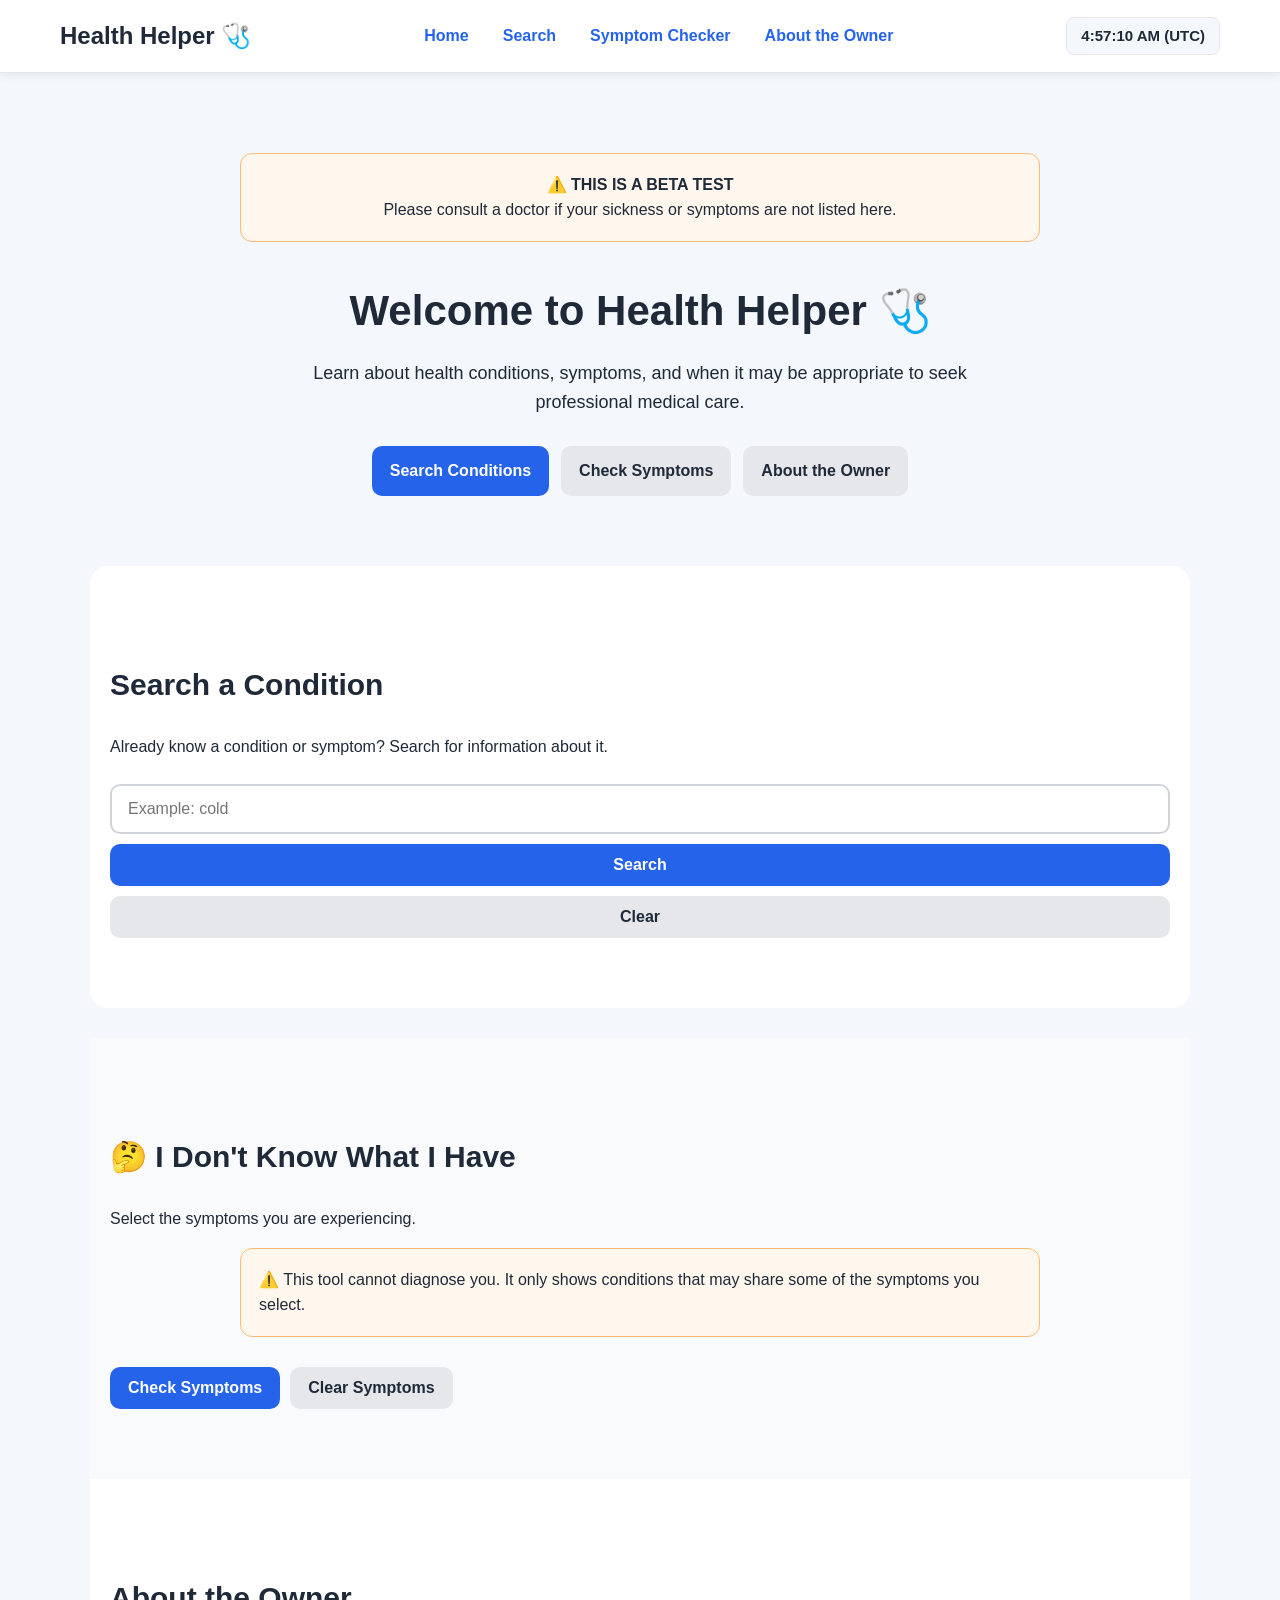
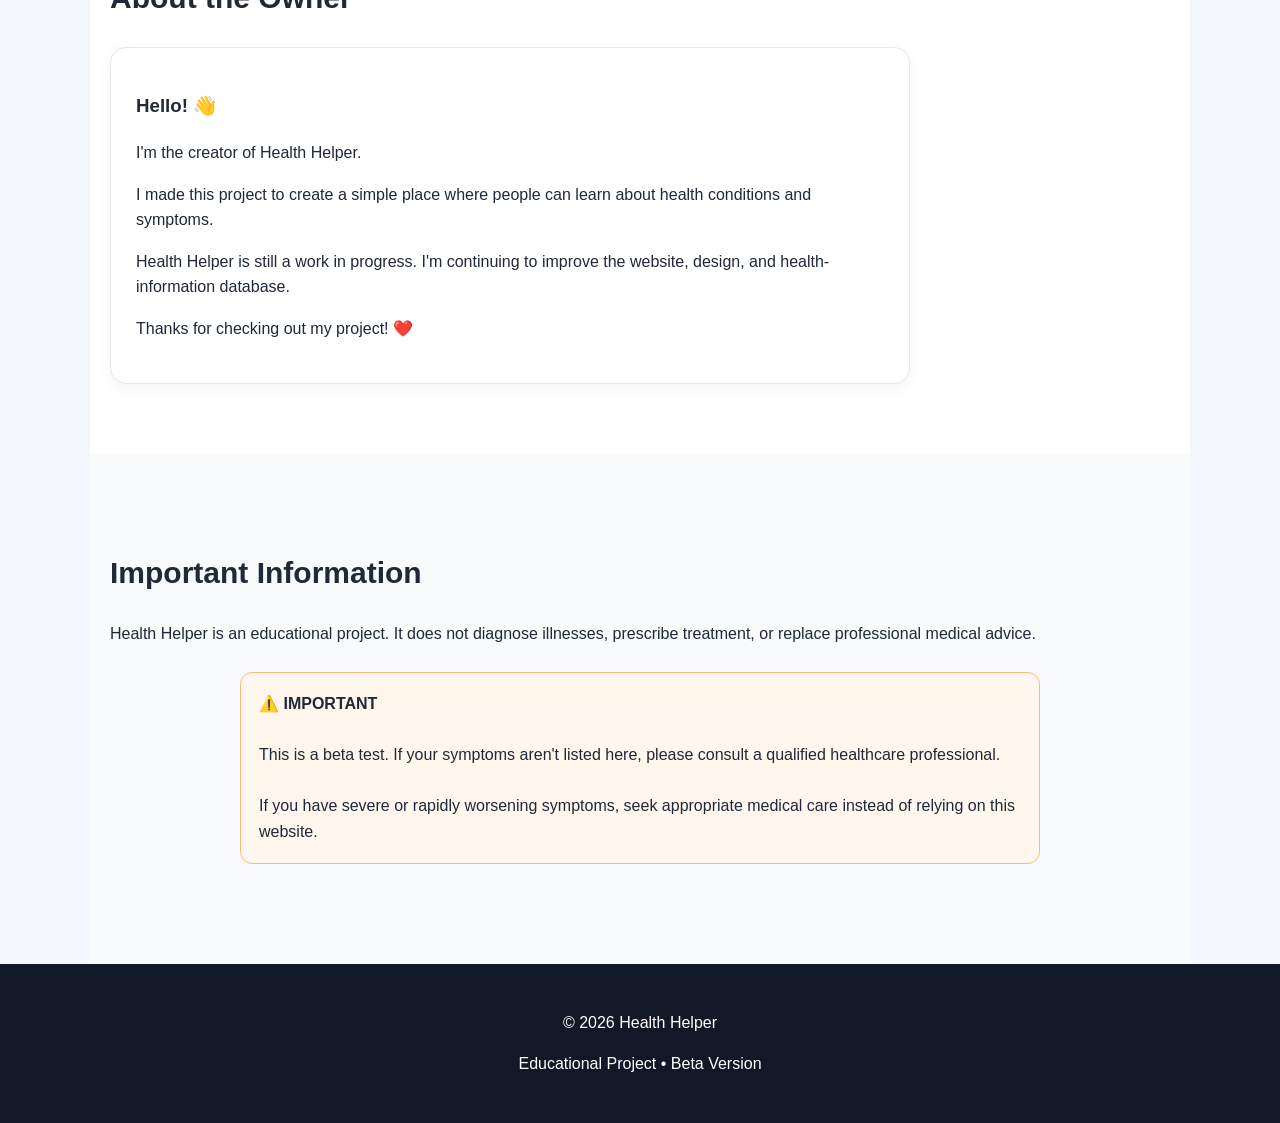
==== index.html @ 98fdb349 "Add files via upload" ====
<!DOCTYPE html>
<html lang="en">

<head>
    <meta charset="UTF-8">
    <meta name="viewport" content="width=device-width, initial-scale=1.0">

    <title>Health Helper</title>

    <link rel="stylesheet" href="style.css">
</head>

<body>

    <header>

        <nav class="navbar">

            <h2 class="logo">Health Helper 🩺</h2>

            <div class="nav-links">
                <a href="#home">Home</a>
                <a href="#search">Search</a>
                <a href="#symptoms">Symptom Checker</a>
                <a href="#about-owner">About the Owner</a>
            </div>

            <div id="clock" class="nav-clock"></div>

        </nav>

    </header>


    <main>

        <!-- ============================= -->
        <!-- HOME -->
        <!-- ============================= -->

        <section id="home" class="hero">

            <div class="beta-warning">

                ⚠️ <strong>THIS IS A BETA TEST</strong>

                <br>

                Please consult a doctor if your sickness
                or symptoms are not listed here.

            </div>

            <h1>Welcome to Health Helper 🩺</h1>

            <p>
                Learn about health conditions, symptoms,
                and when it may be appropriate to seek
                professional medical care.
            </p>

            <div class="hero-buttons">

                <a href="#search" class="button">
                    Search Conditions
                </a>

                <a href="#symptoms" class="button secondary-button">
                    Check Symptoms
                </a>

                <a href="#about-owner" class="button secondary-button">
                    About the Owner
                </a>

            </div>

        </section>


        <!-- ============================= -->
        <!-- CONDITION SEARCH -->
        <!-- ============================= -->

        <section id="search" class="search-section">

            <h2>Search a Condition</h2>

            <p>
                Already know a condition or symptom?
                Search for information about it.
            </p>

            <div class="search-box">

                <input
                    type="text"
                    id="conditionInput"
                    placeholder="Example: cold"
                >

                <button id="searchButton">
                    Search
                </button>

                <button id="clearButton" class="clear-button">
                    Clear
                </button>

            </div>

            <div id="results"></div>

        </section>


        <!-- ============================= -->
        <!-- SYMPTOM CHECKER -->
        <!-- ============================= -->

        <section id="symptoms" class="symptom-section">

            <h2>🤔 I Don't Know What I Have</h2>

            <p>
                Select the symptoms you are experiencing.
            </p>

            <div class="symptom-warning">

                ⚠️ This tool cannot diagnose you.
                It only shows conditions that may share
                some of the symptoms you select.

            </div>


            <div id="symptomList" class="symptom-list"></div>


            <div class="symptom-buttons">

                <button id="checkSymptomsButton" class="button">
                    Check Symptoms
                </button>

                <button id="clearSymptomsButton" class="clear-button">
                    Clear Symptoms
                </button>

            </div>


            <div id="symptomResults"></div>

        </section>


        <!-- ============================= -->
        <!-- ABOUT OWNER -->
        <!-- ============================= -->

        <section id="about-owner" class="owner-section">

            <h2>About the Owner</h2>

            <div class="owner-card">

                <h3>Hello! 👋</h3>

                <p>
                    I'm the creator of Health Helper.
                </p>

                <p>
                    I made this project to create a simple
                    place where people can learn about health
                    conditions and symptoms.
                </p>

                <p>
                    Health Helper is still a work in progress.
                    I'm continuing to improve the website,
                    design, and health-information database.
                </p>

                <p>
                    Thanks for checking out my project! ❤️
                </p>

            </div>

        </section>


        <!-- ============================= -->
        <!-- IMPORTANT INFORMATION -->
        <!-- ============================= -->

        <section class="about">

            <h2>Important Information</h2>

            <p>
                Health Helper is an educational project.
                It does not diagnose illnesses, prescribe
                treatment, or replace professional medical advice.
            </p>

            <div class="warning">

                ⚠️ <strong>IMPORTANT</strong>

                <br><br>

                This is a beta test. If your symptoms aren't
                listed here, please consult a qualified
                healthcare professional.

                <br><br>

                If you have severe or rapidly worsening
                symptoms, seek appropriate medical care
                instead of relying on this website.

            </div>

        </section>

    </main>


    <footer>

        <p>
            © 2026 Health Helper
        </p>

        <p>
            Educational Project • Beta Version
        </p>

    </footer>


    <script src="script.js"></script>

</body>

</html>
---- style.css ----
/* ================================= */
/* GENERAL */
/* ================================= */

* {
    box-sizing: border-box;
}

html {
    scroll-behavior: smooth;
}

body {
    margin: 0;
    font-family: Arial, sans-serif;
    background: #f4f7fb;
    color: #1f2937;
    line-height: 1.6;
}


/* ================================= */
/* NAVBAR */
/* ================================= */

header {
    position: sticky;
    top: 0;
    z-index: 1000;
    background: white;
    border-bottom: 1px solid #e5e7eb;
    box-shadow: 0 2px 10px rgba(0, 0, 0, 0.08);
}

.navbar {
    max-width: 1200px;
    margin: auto;
    padding: 15px 20px;

    display: flex;
    align-items: center;
    justify-content: space-between;
    gap: 20px;
}

.logo {
    margin: 0;
    white-space: nowrap;
}

.nav-clock {
    font-size: 15px;
    font-weight: bold;
    color: #1f2937;
    white-space: nowrap;
    background: #f4f7fb;
    border: 1px solid #e5e7eb;
    border-radius: 8px;
    padding: 6px 14px;
}

.nav-links {
    display: flex;
    gap: 10px;
    flex-wrap: wrap;
    justify-content: center;
}

.nav-links a {
    text-decoration: none;
    color: #2563eb;
    font-weight: bold;
    padding: 8px 12px;
    border-radius: 8px;

    transition:
        background 0.2s ease,
        transform 0.2s ease;
}

.nav-links a:hover {
    background: #eef4ff;
    transform: translateY(-1px);
}


/* ================================= */
/* MAIN */
/* ================================= */

main {
    width: 100%;
}

section {
    max-width: 1100px;
    margin: auto;
    padding: 70px 20px;
}


/* ================================= */
/* HERO */
/* ================================= */

.hero {
    text-align: center;
    padding-top: 80px;
}

.hero h1 {
    font-size: 42px;
    margin-bottom: 15px;
}

.hero p {
    max-width: 700px;
    margin: 0 auto 30px;
    font-size: 18px;
}

.beta-warning,
.warning,
.symptom-warning {
    background: #fff7ed;
    border: 1px solid #fdba74;
    border-radius: 12px;
    padding: 18px;
    margin: 0 auto 30px;
    max-width: 800px;
}

.hero-buttons {
    display: flex;
    justify-content: center;
    gap: 12px;
    flex-wrap: wrap;
}


/* ================================= */
/* BUTTONS */
/* ================================= */

.button,
button {
    border: none;
    cursor: pointer;
    font-size: 16px;
    font-weight: bold;
    border-radius: 10px;
    padding: 12px 18px;

    transition:
        transform 0.2s ease,
        box-shadow 0.2s ease,
        background 0.2s ease;
}

.button:hover,
button:hover {
    transform: translateY(-2px);
    box-shadow: 0 5px 12px rgba(0, 0, 0, 0.12);
}

.button {
    display: inline-block;
    text-decoration: none;
    background: #2563eb;
    color: white;
}

.button:hover {
    background: #1d4ed8;
}

.secondary-button {
    background: #e5e7eb;
    color: #1f2937;
}

.secondary-button:hover {
    background: #d1d5db;
}


/* ================================= */
/* SEARCH SECTION */
/* ================================= */

.search-section {
    background: white;
    border-radius: 18px;
    margin-bottom: 30px;
}

.search-section h2,
.symptom-section h2,
.owner-section h2,
.about h2 {
    font-size: 30px;
}


/* ================================= */
/* SEARCH BOX */
/* ================================= */

.search-box {
    width: 100%;

    display: flex;
    flex-direction: column;

    gap: 10px;
    margin-top: 25px;
}

#conditionInput  {
    width: 100%;

    padding: 14px 16px;

    border: 2px solid #d1d5db;
    border-radius: 10px;

    font-size: 16px;
    outline: none;

    transition:
        border-color 0.2s ease,
        box-shadow 0.2s ease;
}

#conditionInput:focus {
    border-color: #2563eb;
    box-shadow: 0 0 0 3px rgba(37, 99, 235, 0.12);
}

#searchButton {
    background: #2563eb;
    color: white;
}

#searchButton:hover {
    background: #1d4ed8;
}

.clear-button {
    background: #e5e7eb;
    color: #1f2937;
}

.clear-button:hover {
    background: #d1d5db;
}


/* ================================= */
/* RESULT CARDS */
/* ================================= */

.result-card,
.symptom-result-card,
.owner-card {

    background: white;

    border: 1px solid #e5e7eb;

    border-radius: 16px;

    padding: 25px;

    margin-top: 20px;

    box-shadow:
        0 4px 15px rgba(0, 0, 0, 0.05);

    animation:
        resultAppear 0.45s ease both;
}

.result-card h2,
.result-card h3,
.symptom-result-card h2,
.symptom-result-card h3 {
    margin-top: 0;
}

.result-card li,
.symptom-result-card li {
    margin-bottom: 7px;
}

.medical-note {
    background: #fef3c7;
    padding: 14px;
    border-radius: 10px;
}


/* ================================= */
/* RESULT ANIMATION */
/* ================================= */

@keyframes resultAppear {

    from {
        opacity: 0;
        transform: translateY(18px);
    }

    to {
        opacity: 1;
        transform: translateY(0);
    }

}


/* ================================= */
/* SYMPTOM CHECKER */
/* ================================= */

.symptom-section {
    background: #f8fafc;
}

.symptom-list {
    margin-top: 25px;
}

.symptom-category {
    margin-bottom: 30px;
}

.symptom-category-title {
    margin-bottom: 12px;
}

.symptom-category-grid {
    display: grid;

    grid-template-columns:
        repeat(
            auto-fit,
            minmax(220px, 1fr)
        );

    gap: 10px;
}

.symptom-option {

    display: flex;

    align-items: center;

    gap: 10px;

    background: white;

    border: 1px solid #d1d5db;

    padding: 12px;

    border-radius: 10px;

    cursor: pointer;

    transition:
        background 0.2s ease,
        transform 0.2s ease,
        border-color 0.2s ease;
}

.symptom-option:hover {
    background: #f3f4f6;
    transform: translateY(-1px);
}

.symptom-option input {
    width: 18px;
    height: 18px;
}

.symptom-buttons {
    display: flex;

    gap: 10px;

    flex-wrap: wrap;

    margin-top: 25px;
}

#checkSymptomsButton {
    background: #2563eb;
    color: white;
}

#checkSymptomsButton:hover {
    background: #1d4ed8;
}


/* ================================= */
/* ABOUT OWNER */
/* ================================= */

.owner-section {
    background: white;
}

.owner-card {
    max-width: 800px;
}


/* ================================= */
/* IMPORTANT INFORMATION */
/* ================================= */

.about {
    background: #f8fafc;
}

.about .warning {
    margin-top: 25px;
}


/* ================================= */
/* FOOTER */
/* ================================= */

footer {
    text-align: center;

    background: #111827;

    color: white;

    padding: 30px 20px;
}


/* ================================= */
/* MOBILE */
/* ================================= */

@media (max-width: 700px) {

    .navbar {
        flex-direction: column;
    }

    .nav-links {
        width: 100%;
    }

    .hero h1 {
        font-size: 32px;
    }

    .search-box {
        flex-direction: column;
    }

    #conditionInput,
    #searchButton,
    #clearButton {
        width: 100%;
    }

    .symptom-category-grid {
        grid-template-columns: 1fr;
    }

}


/* ================================= */
/* REDUCED MOTION */
/* ================================= */

@media (prefers-reduced-motion: reduce) {

    html {
        scroll-behavior: auto;
    }

    *,
    *::before,
    *::after {
        animation-duration: 0.01ms !important;
        animation-iteration-count: 1 !important;
        transition-duration: 0.01ms !important;
    }

}
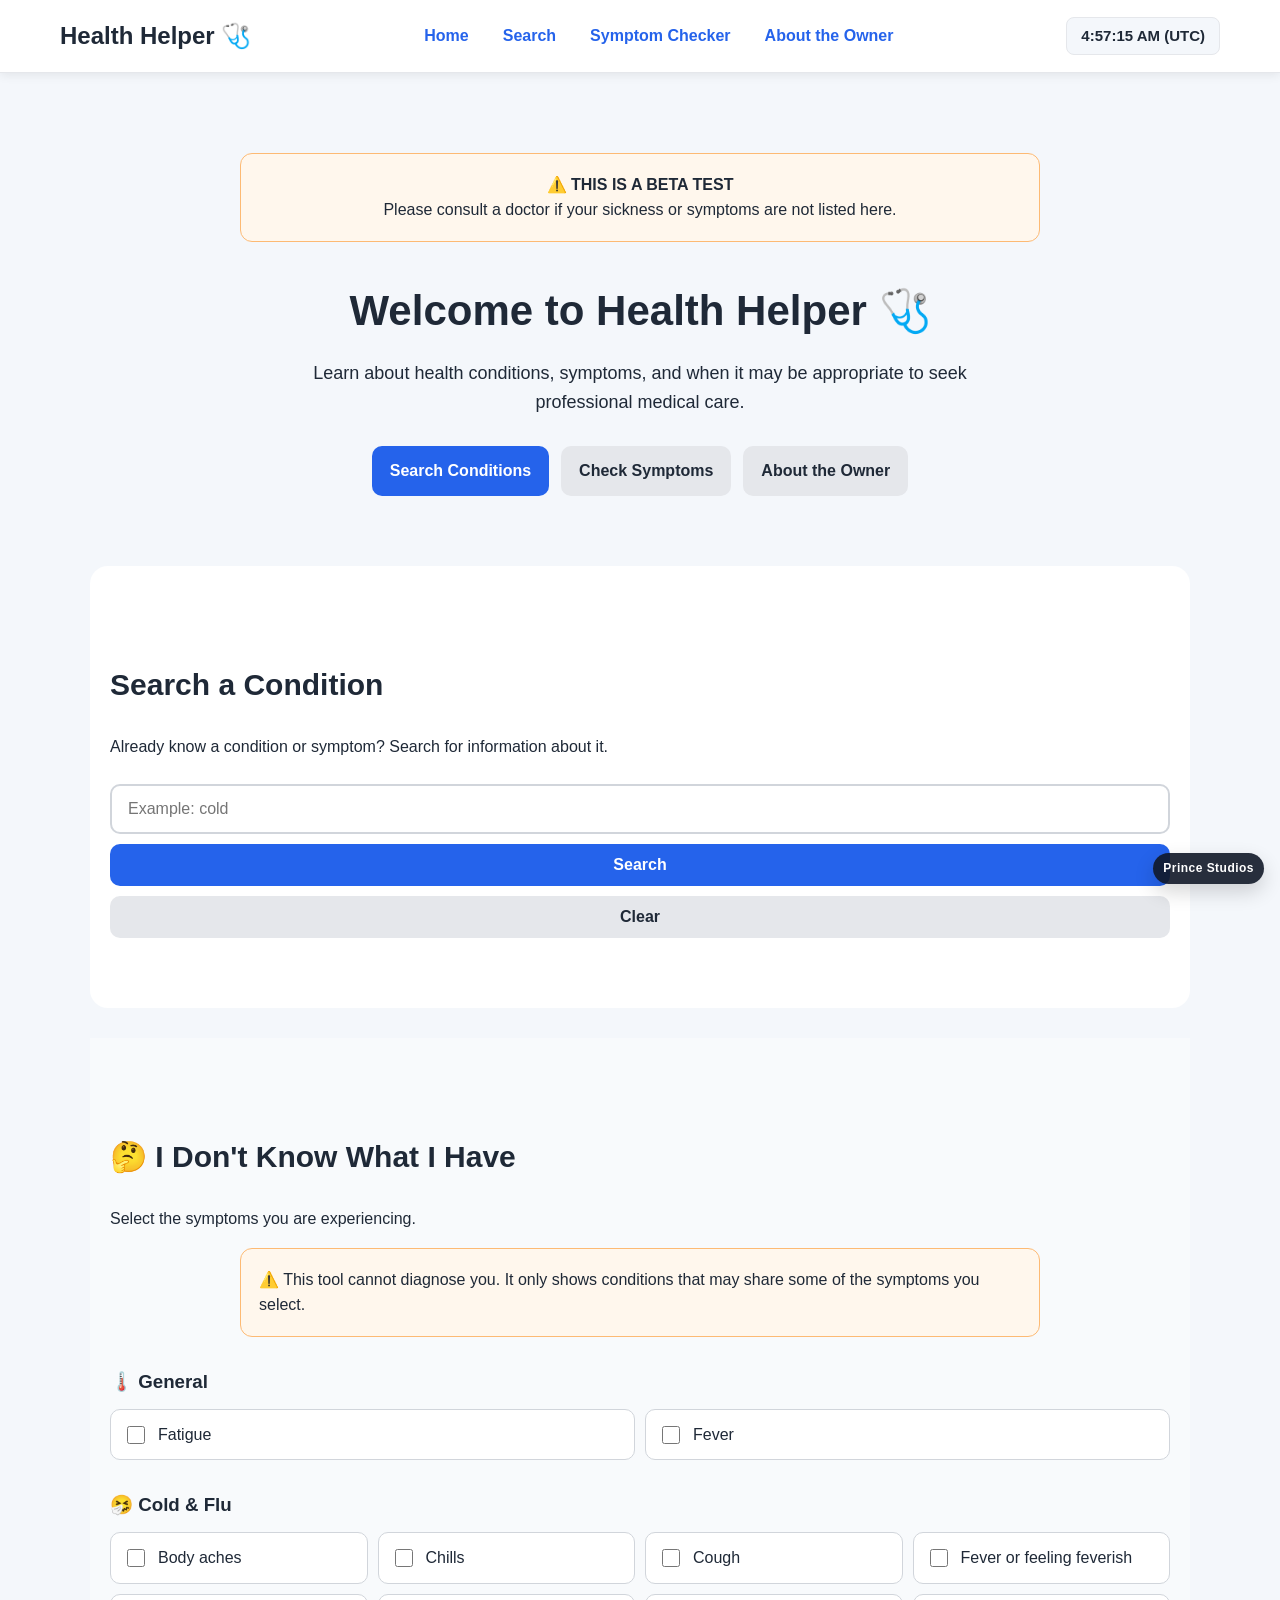
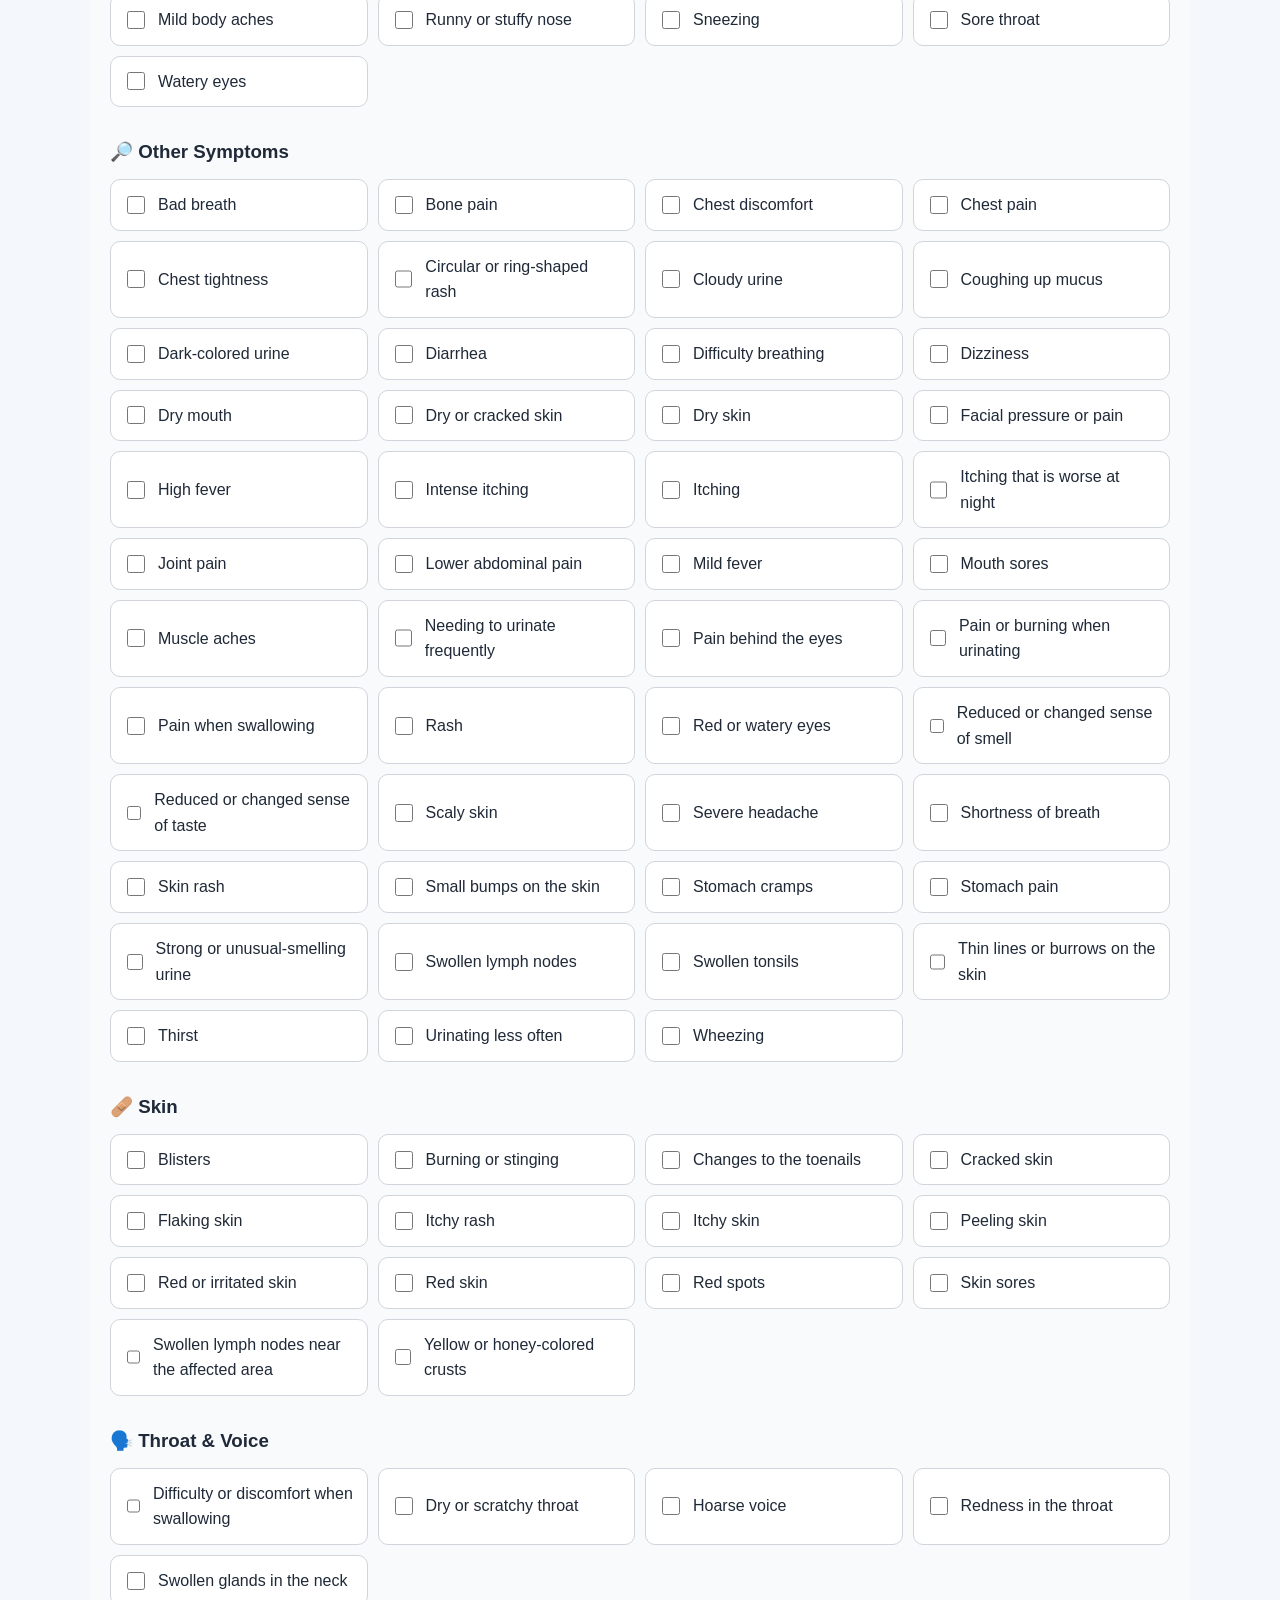
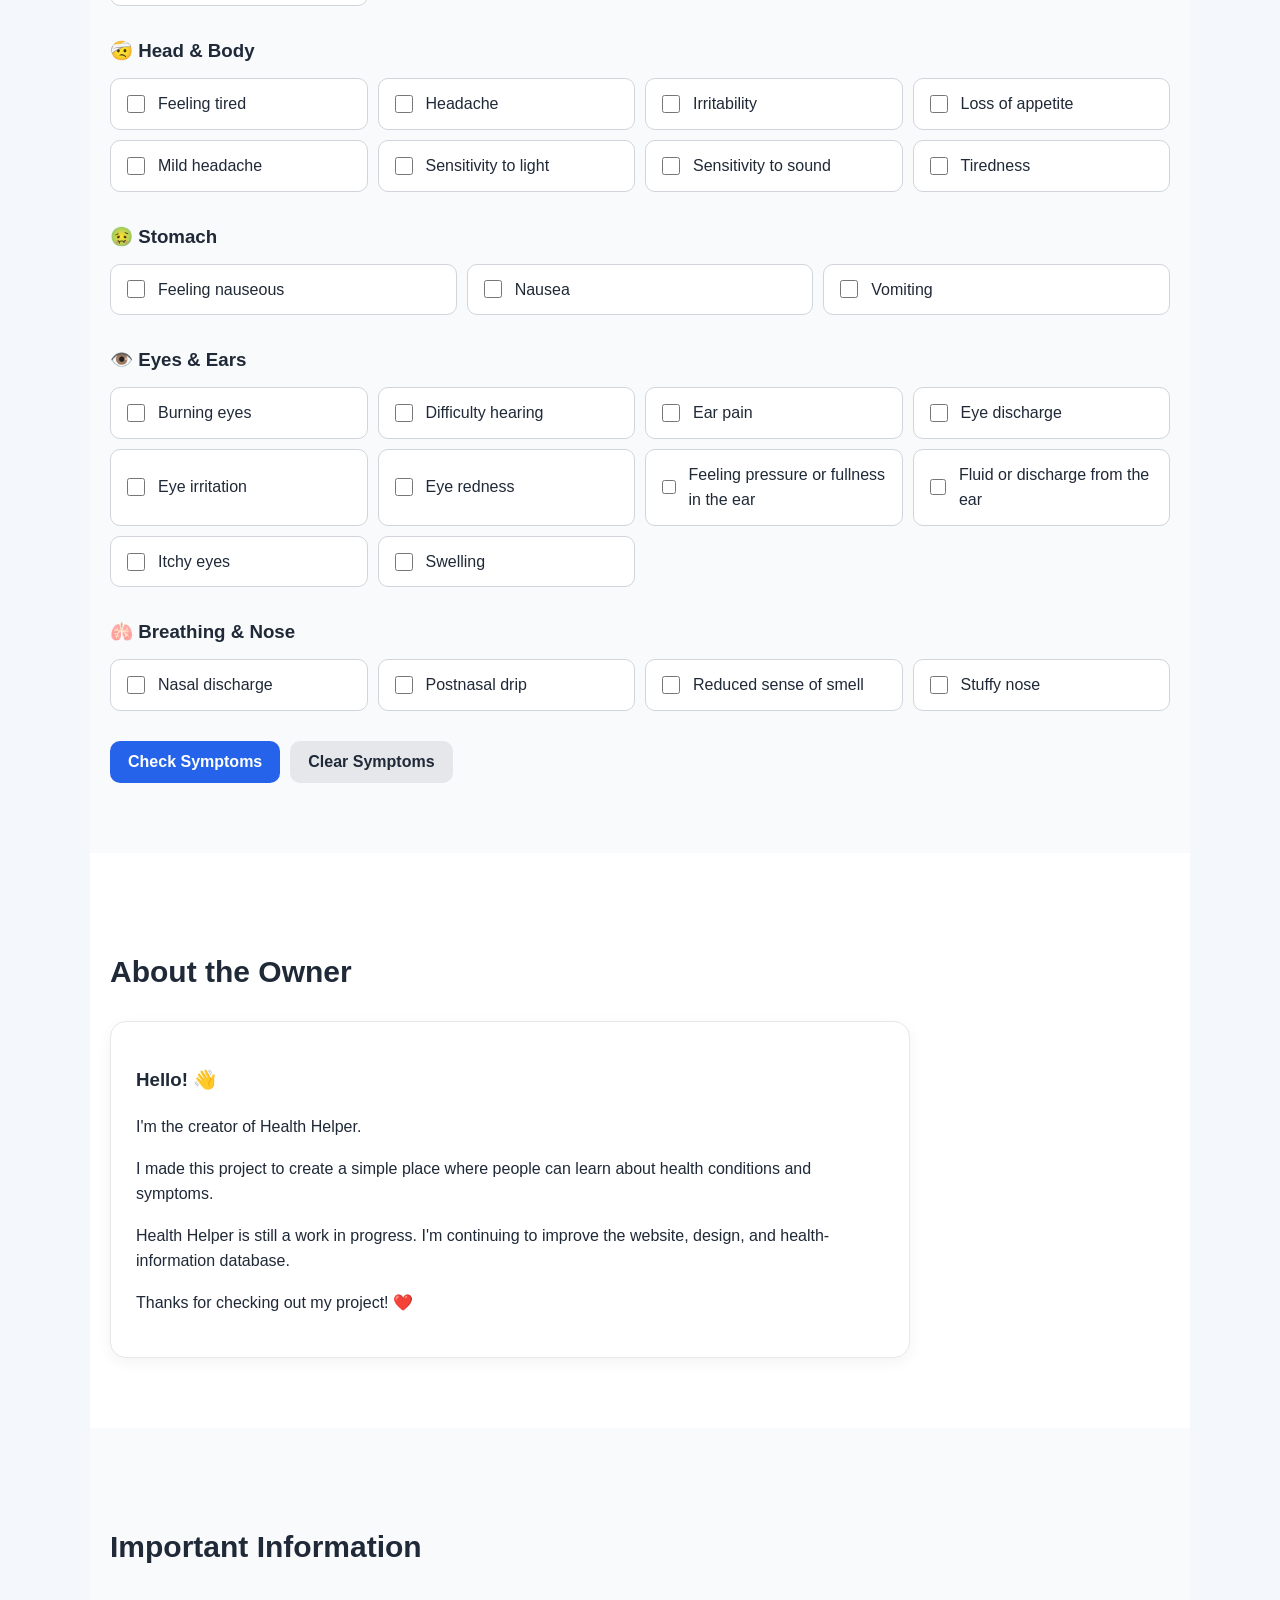
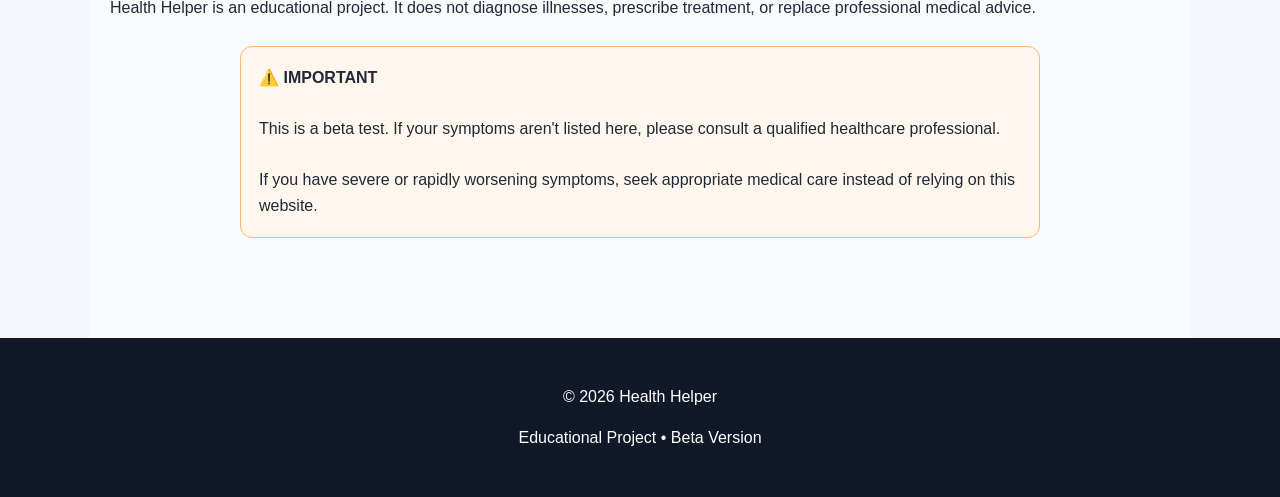
==== commit d2683fb7: "Add files via upload" ====
--- a/index.html
+++ b/index.html
@@ -242,6 +242,10 @@
 
     </footer>
 
+    <div class="floating-credit" aria-hidden="true">
+        Prince Studios
+    </div>
+
 
     <script src="script.js"></script>
 
--- a/style.css
+++ b/style.css
@@ -445,6 +445,22 @@
     padding: 30px 20px;
 }
 
+.floating-credit {
+    position: fixed;
+    right: 16px;
+    bottom: 16px;
+    z-index: 1100;
+    padding: 6px 10px;
+    border-radius: 999px;
+    background: rgba(17, 24, 39, 0.9);
+    color: white;
+    font-size: 12px;
+    font-weight: bold;
+    letter-spacing: 0.04em;
+    box-shadow: 0 8px 20px rgba(0, 0, 0, 0.16);
+    pointer-events: none;
+}
+
 
 /* ================================= */
 /* MOBILE */
@@ -476,6 +492,12 @@
 
     .symptom-category-grid {
         grid-template-columns: 1fr;
+    }
+
+    .floating-credit {
+        right: 12px;
+        bottom: 12px;
+        font-size: 11px;
     }
 
 }
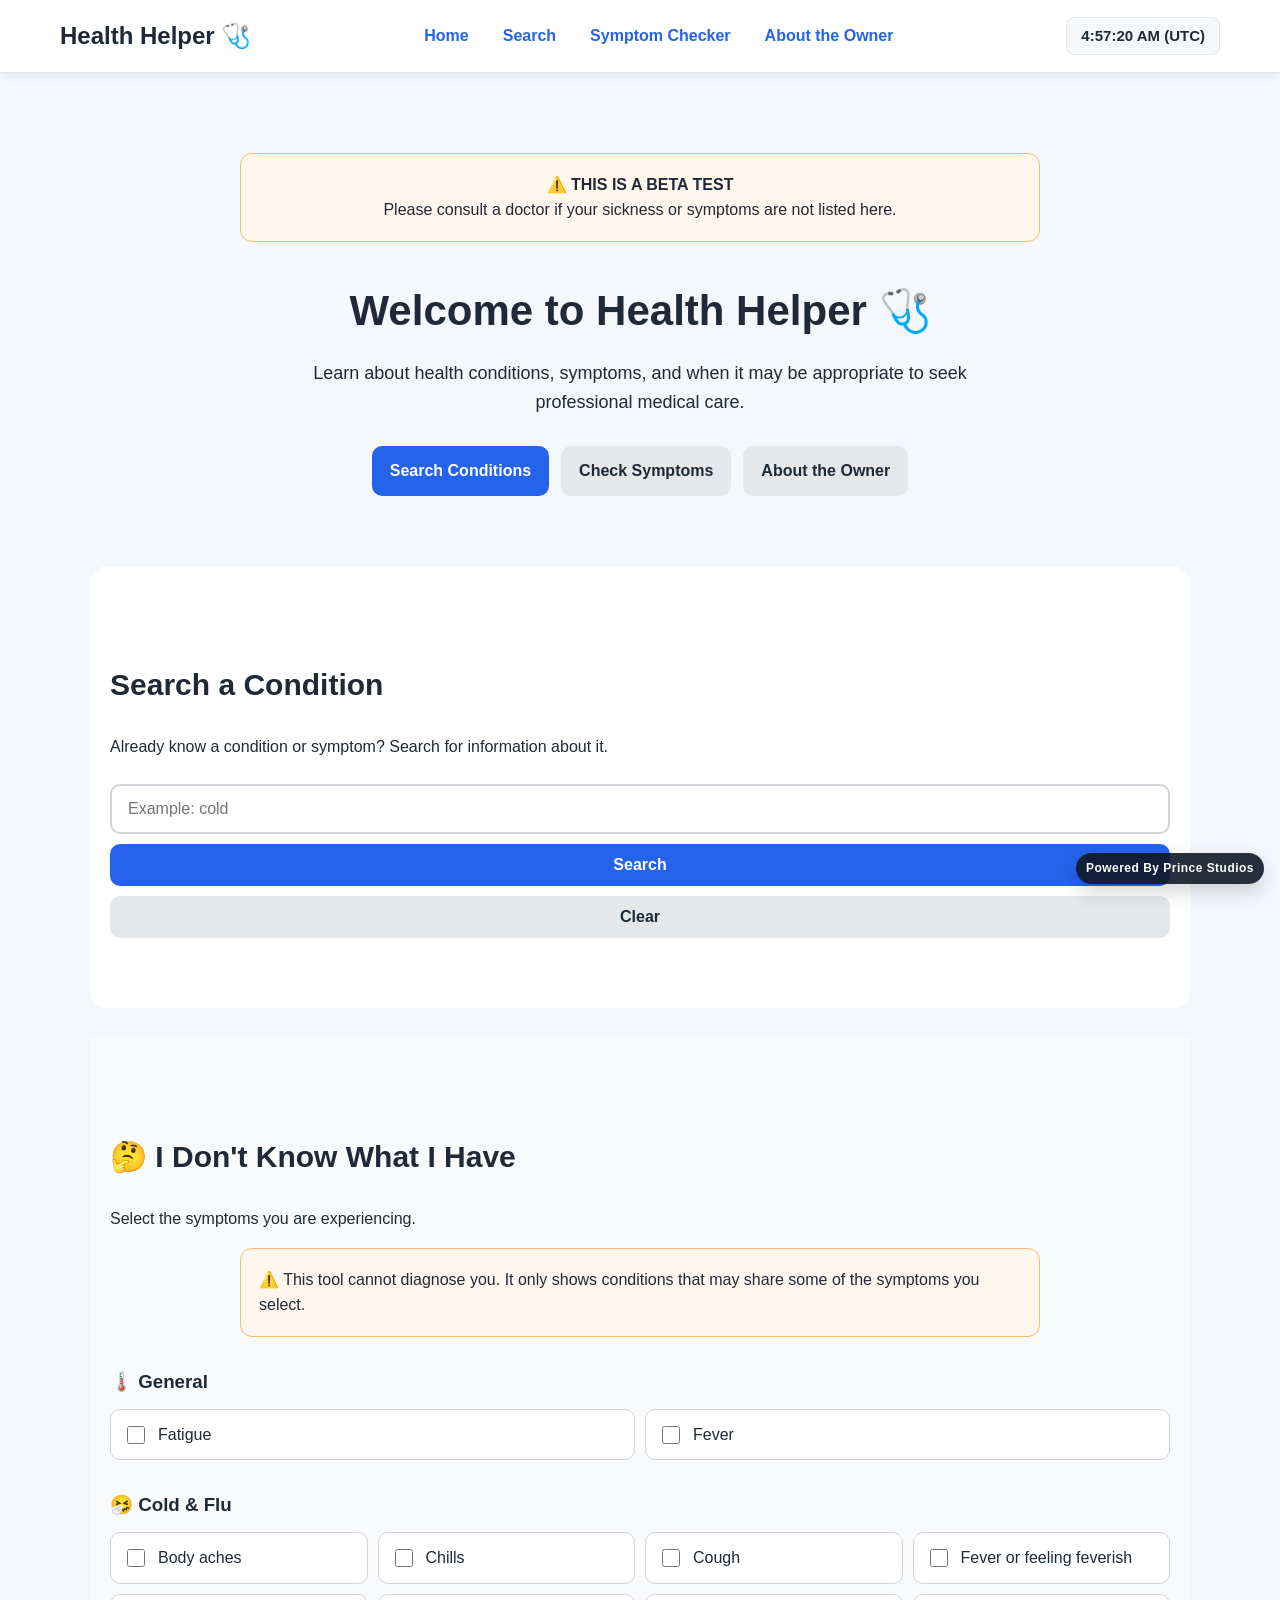
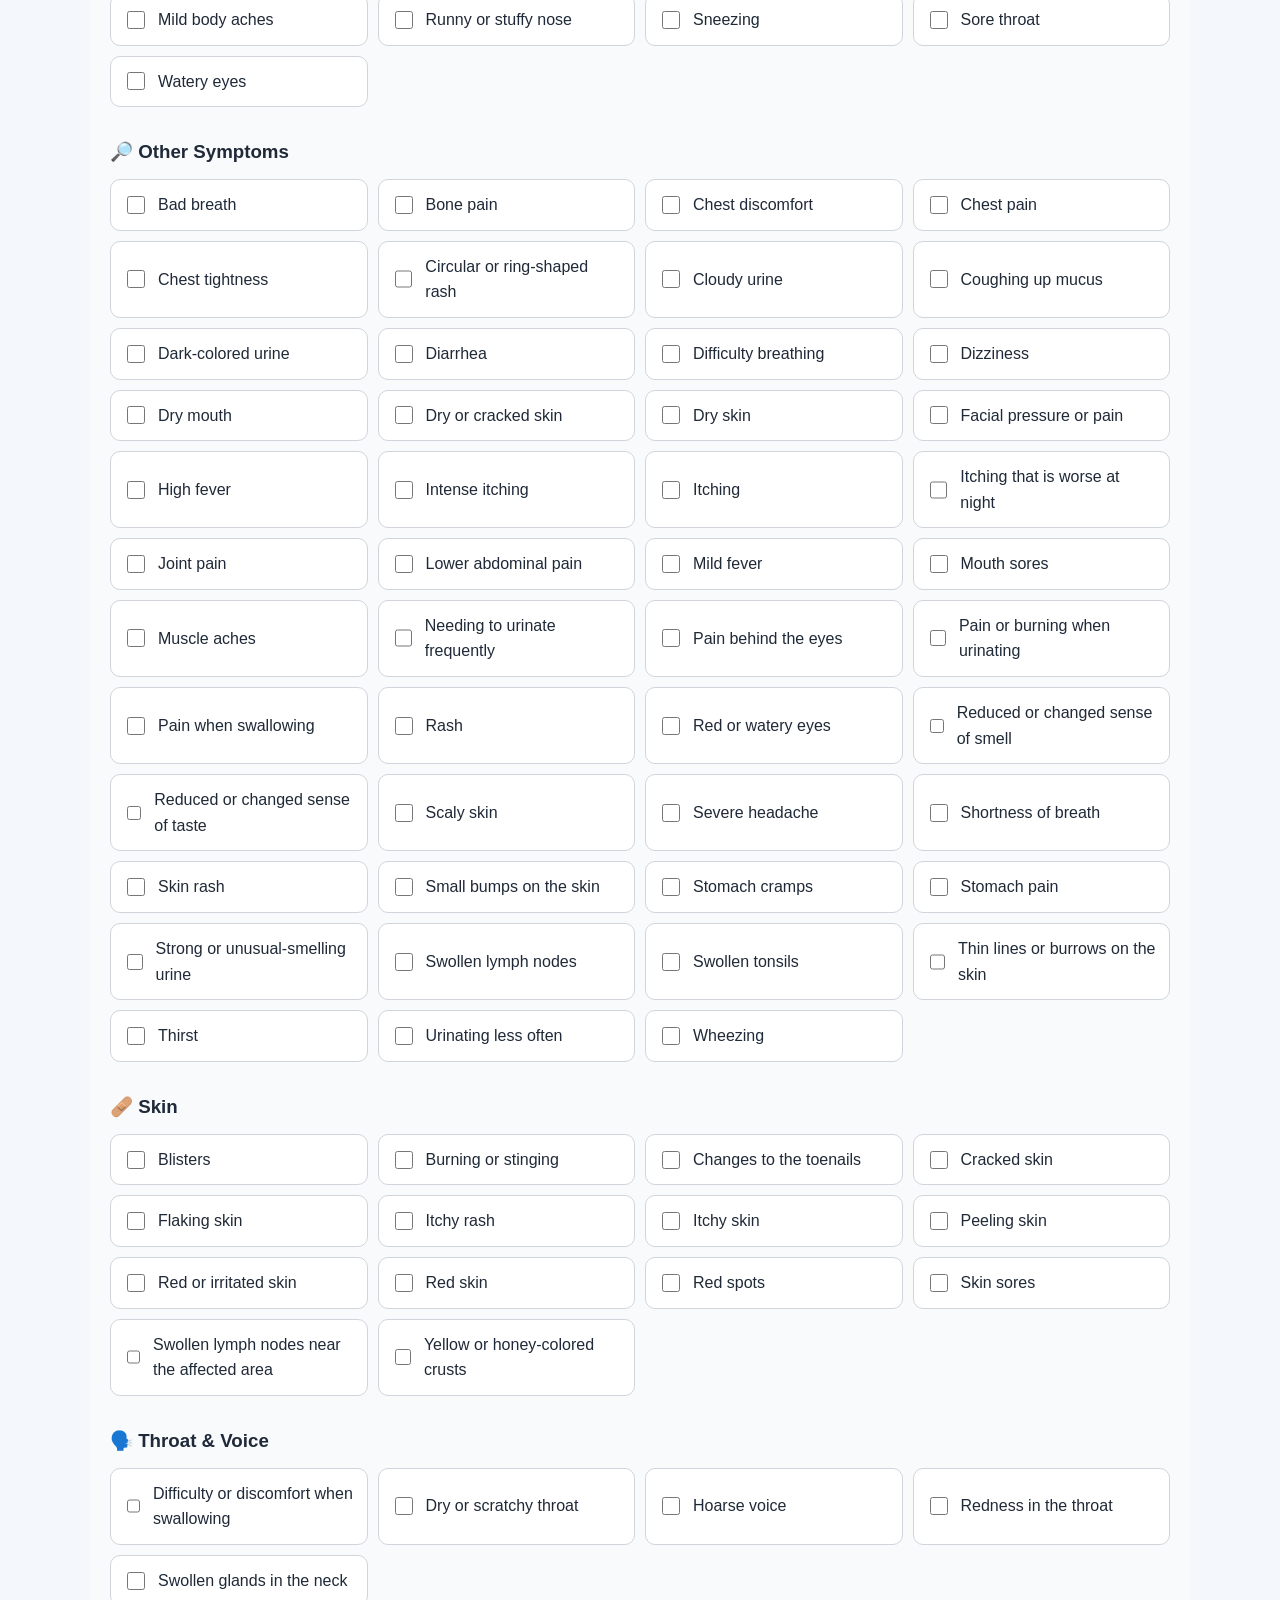
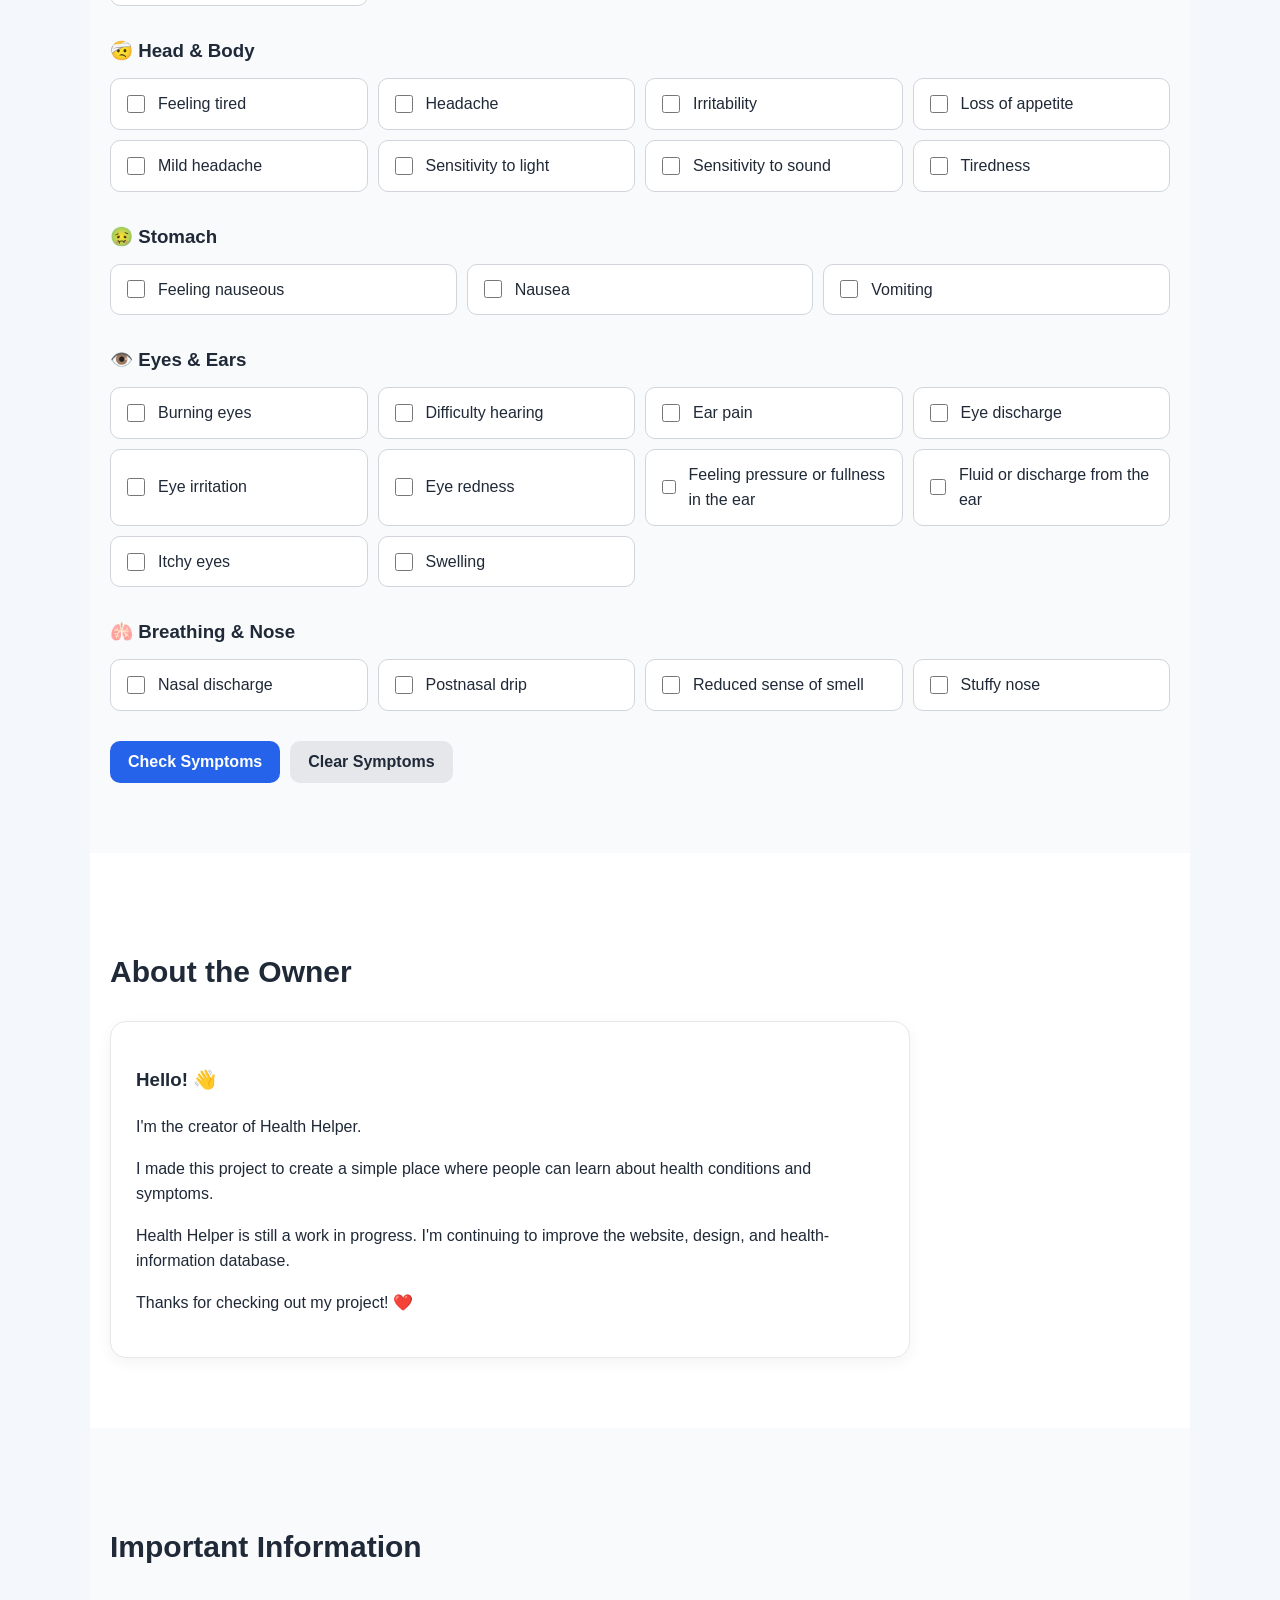
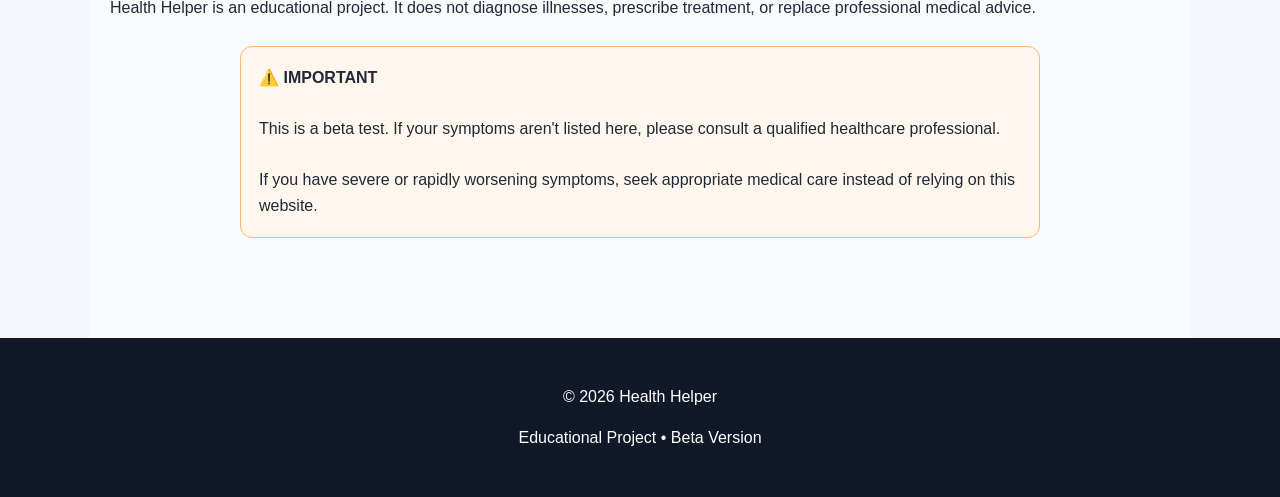
==== commit d9b2fa49: "Add files via upload" ====
--- a/index.html
+++ b/index.html
@@ -243,7 +243,7 @@
     </footer>
 
     <div class="floating-credit" aria-hidden="true">
-        Prince Studios
+        Powered By Prince Studios
     </div>
 
 
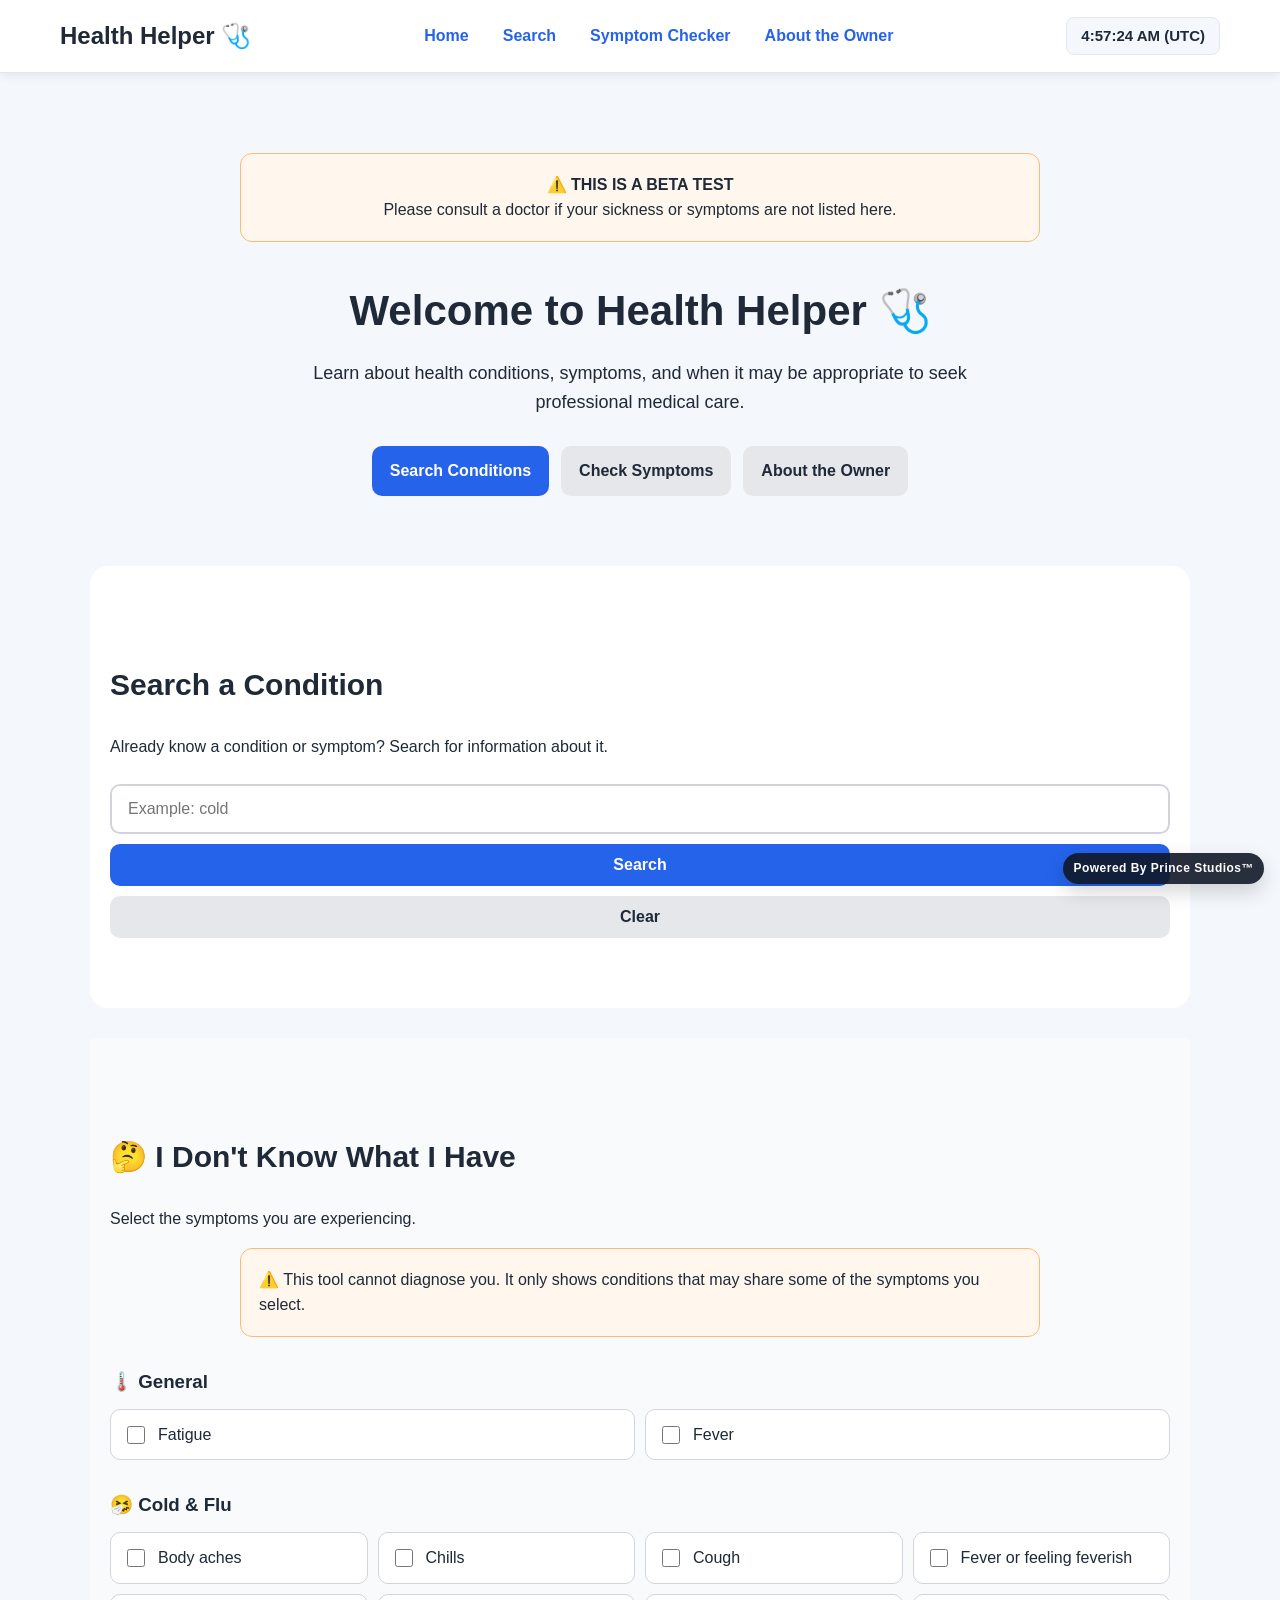
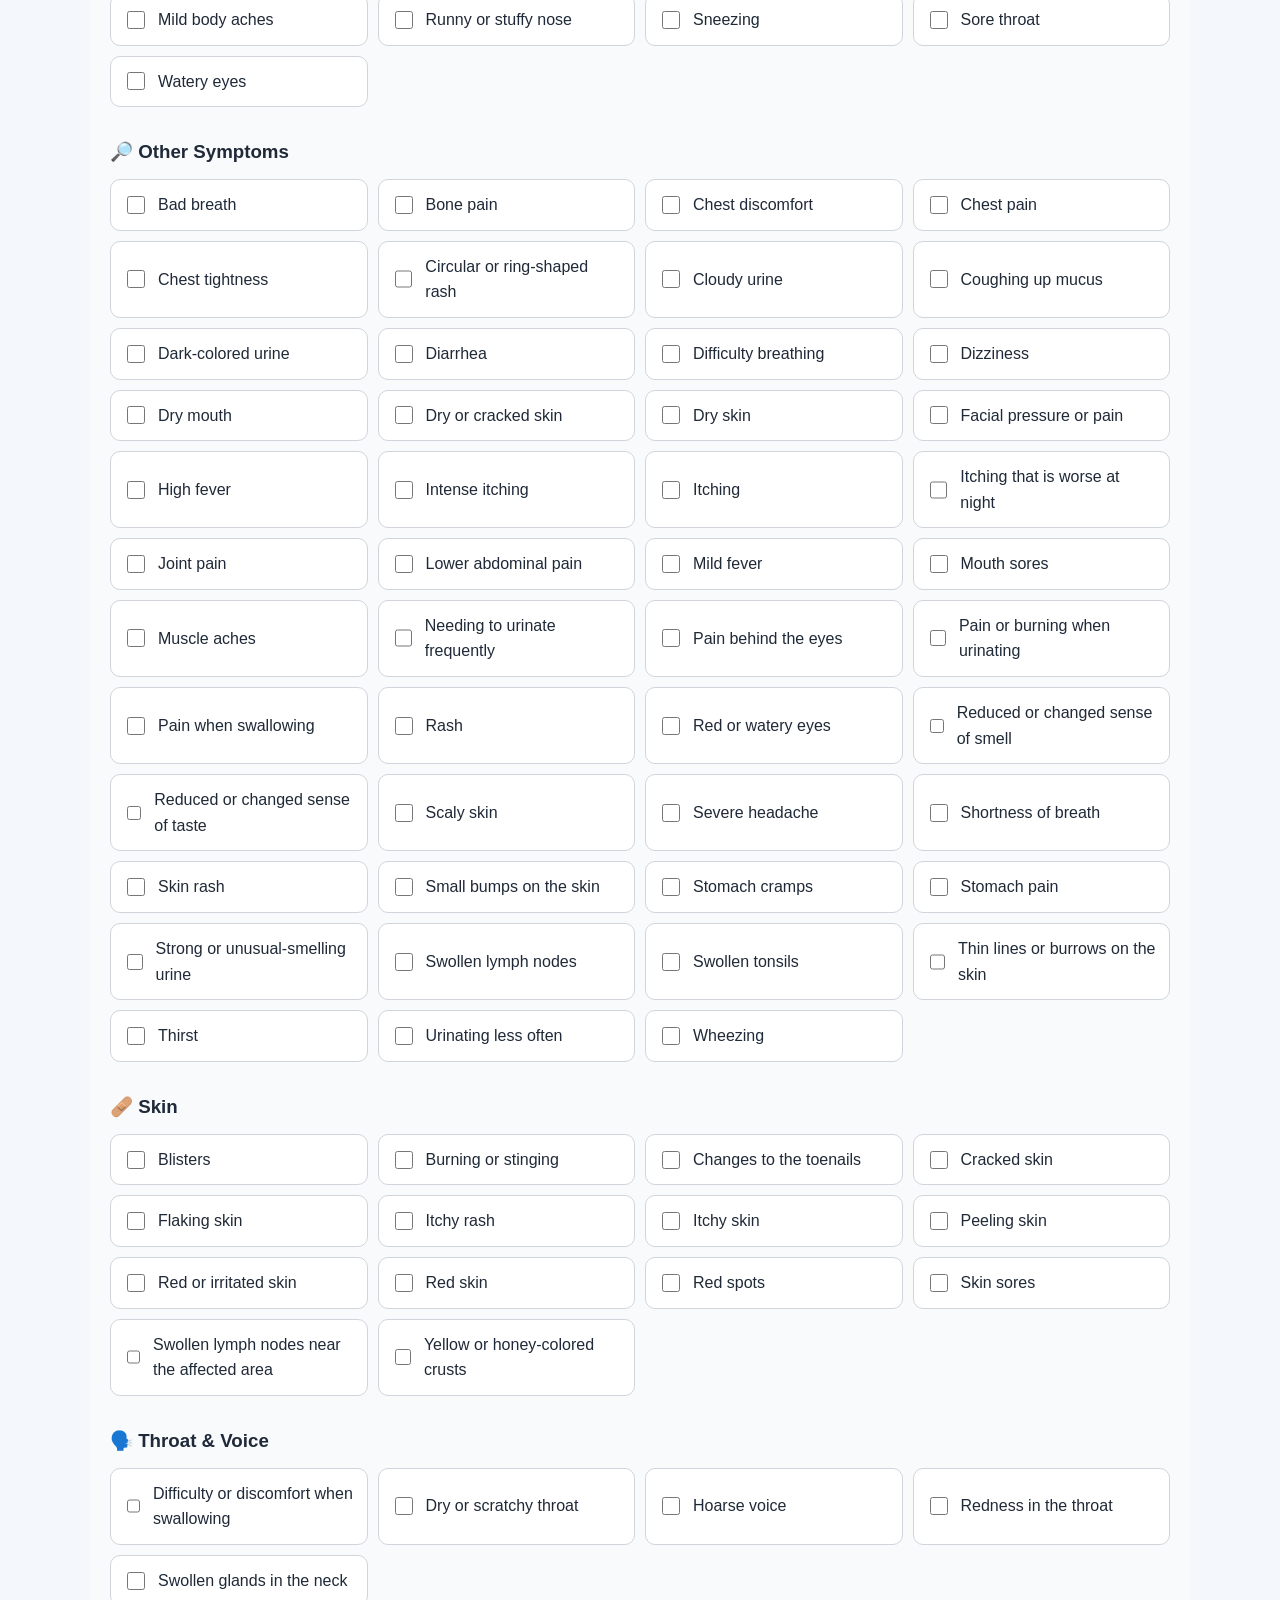
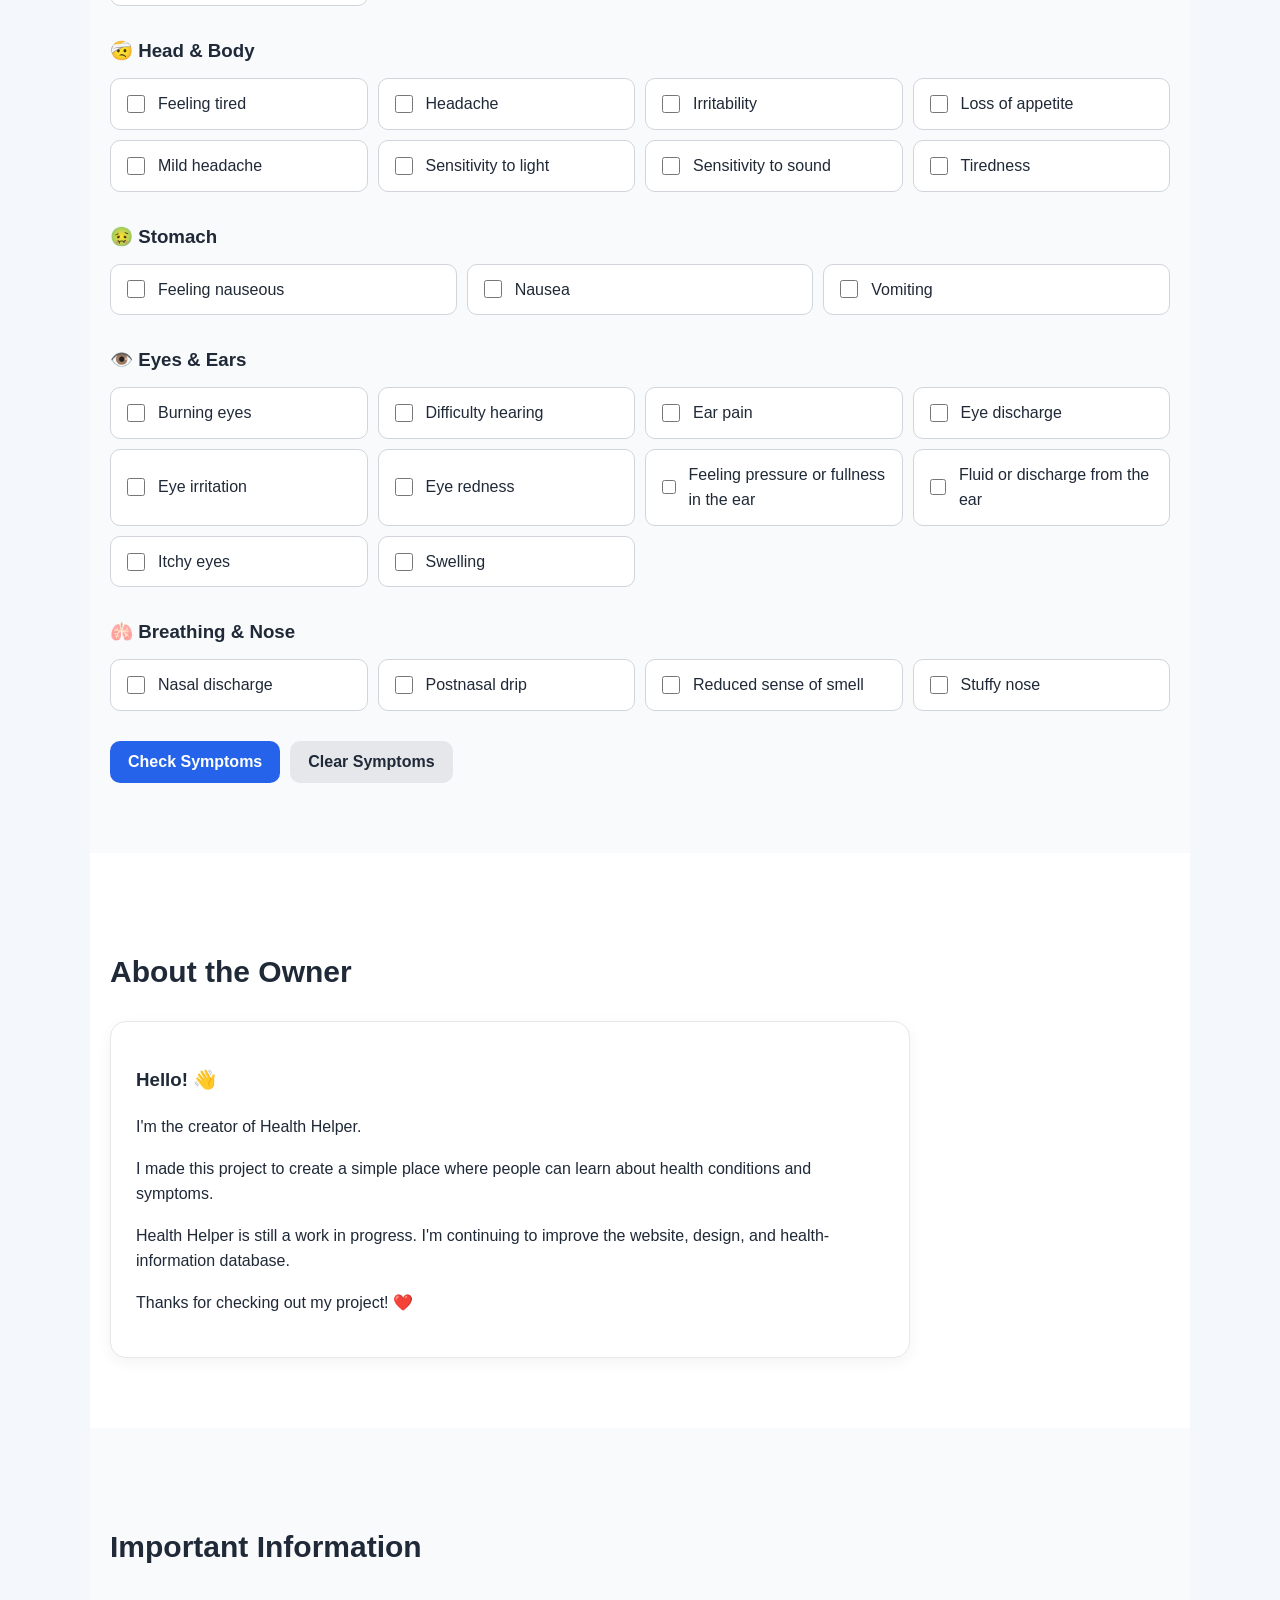
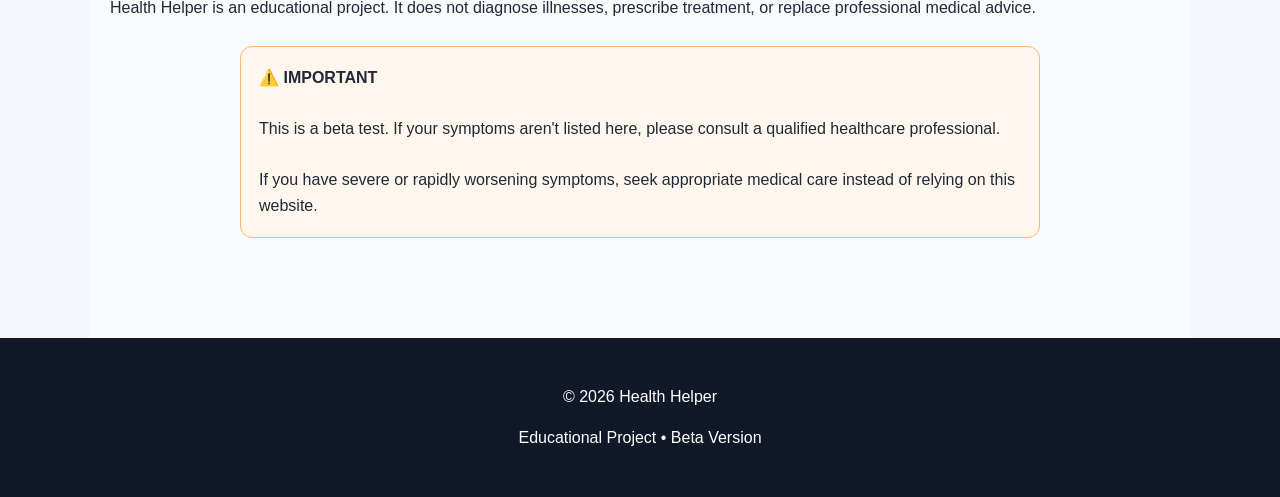
==== commit f772a5ca: "Update index.html" ====
--- a/index.html
+++ b/index.html
@@ -243,7 +243,7 @@
     </footer>
 
     <div class="floating-credit" aria-hidden="true">
-        Powered By Prince Studios
+        Powered By Prince Studios™
     </div>
 
 
@@ -251,4 +251,4 @@
 
 </body>
 
-</html>+</html>
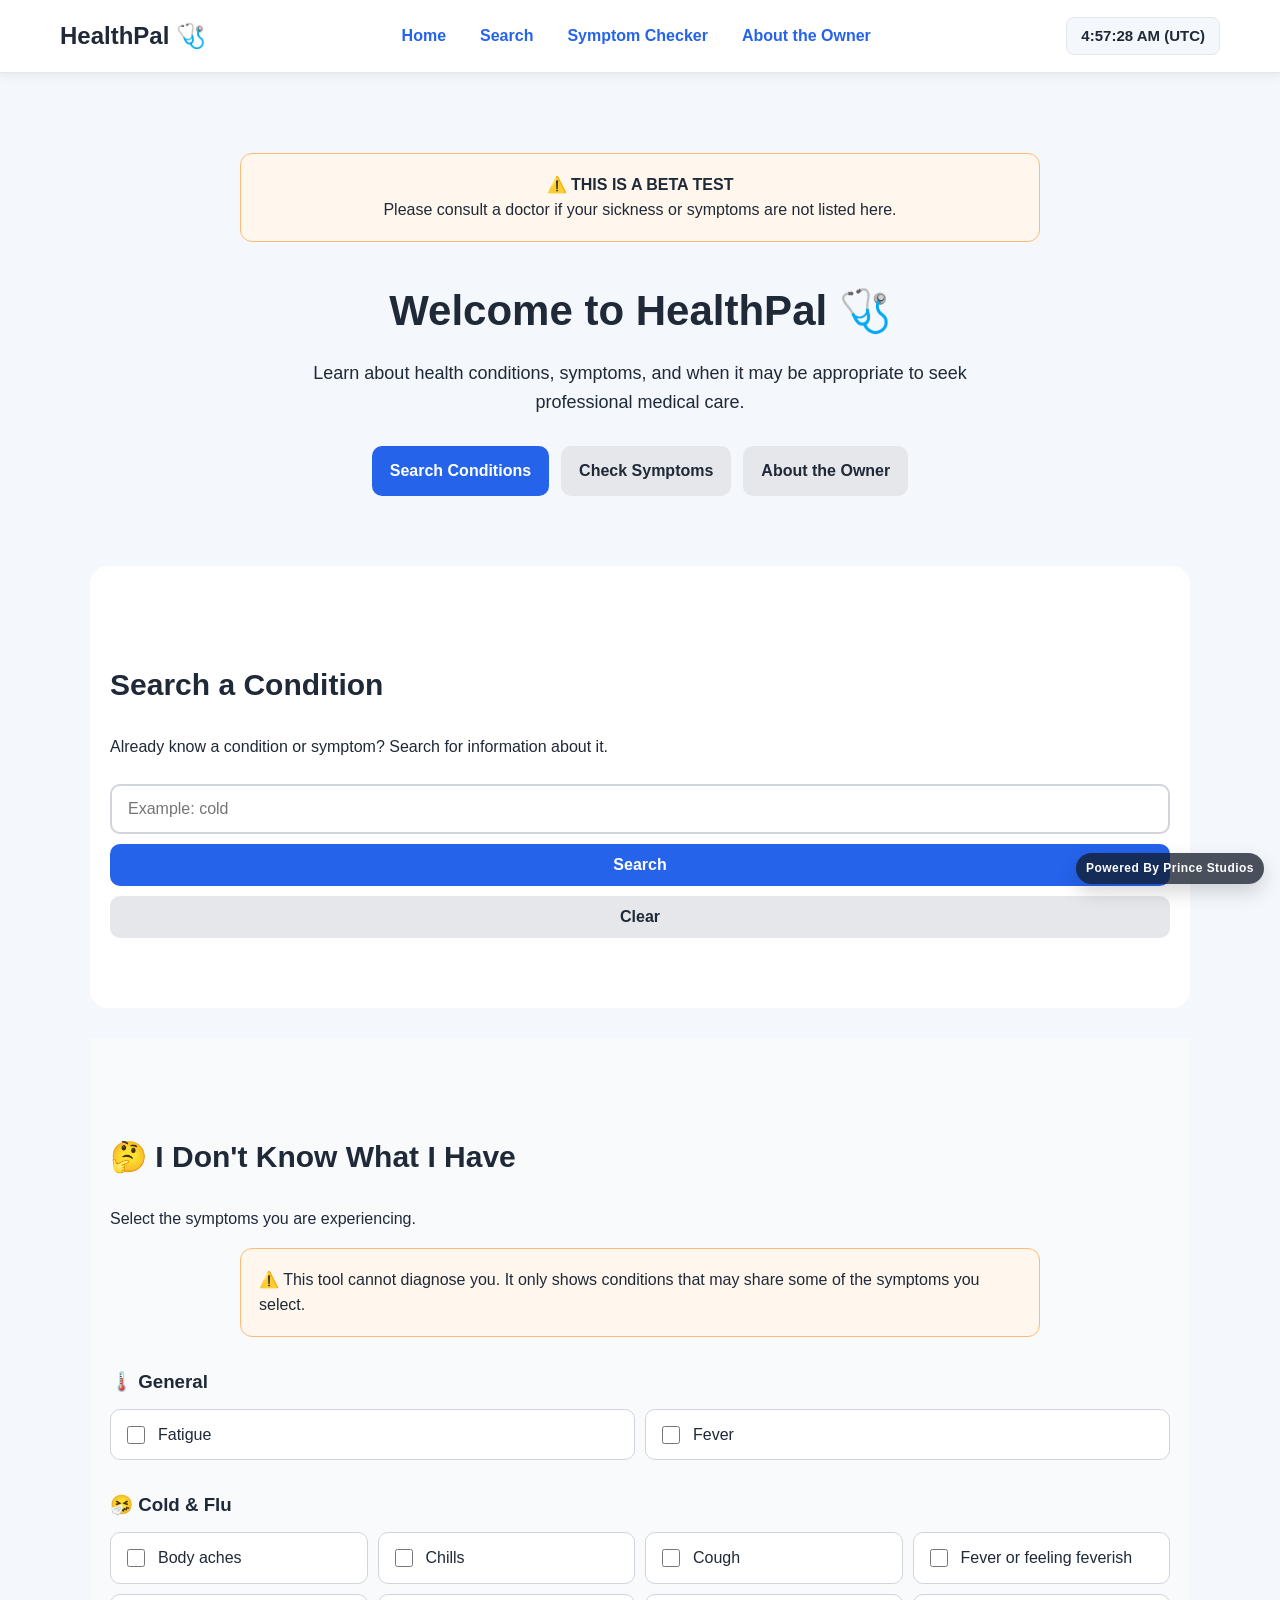
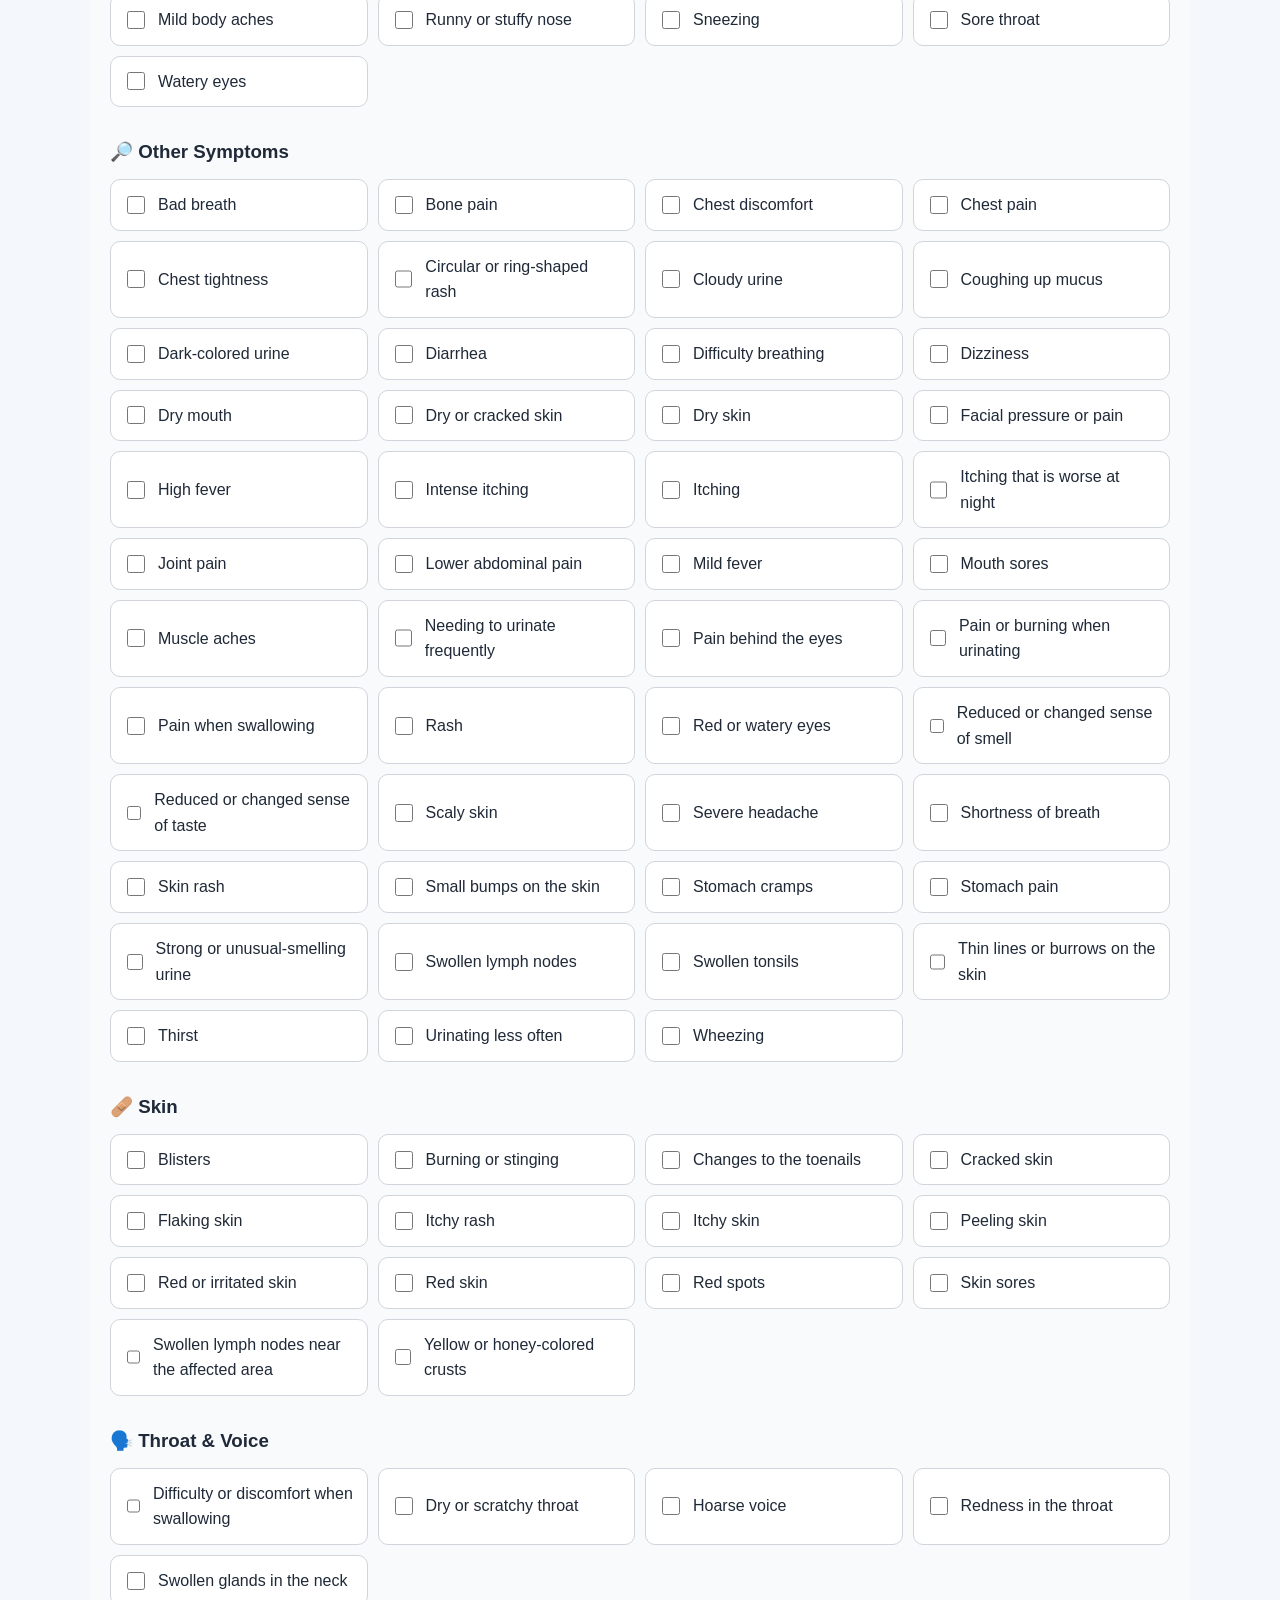
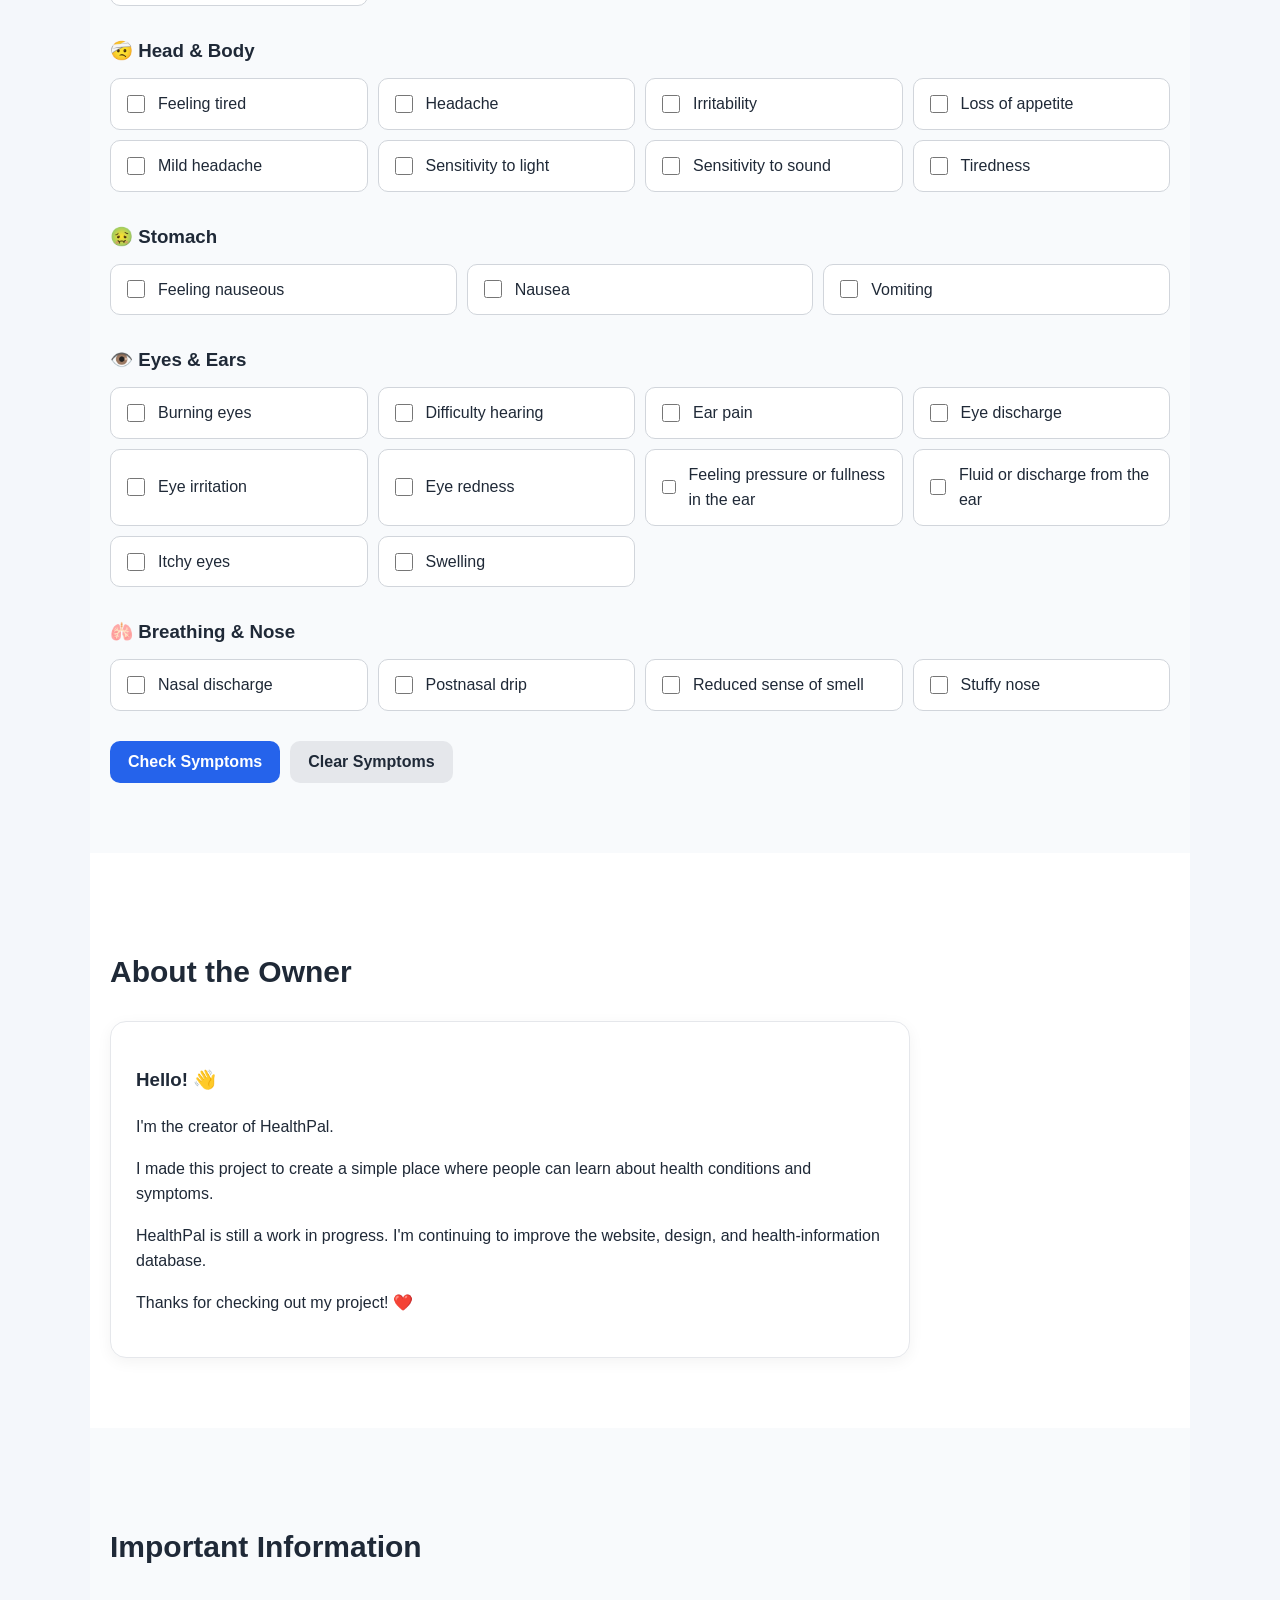
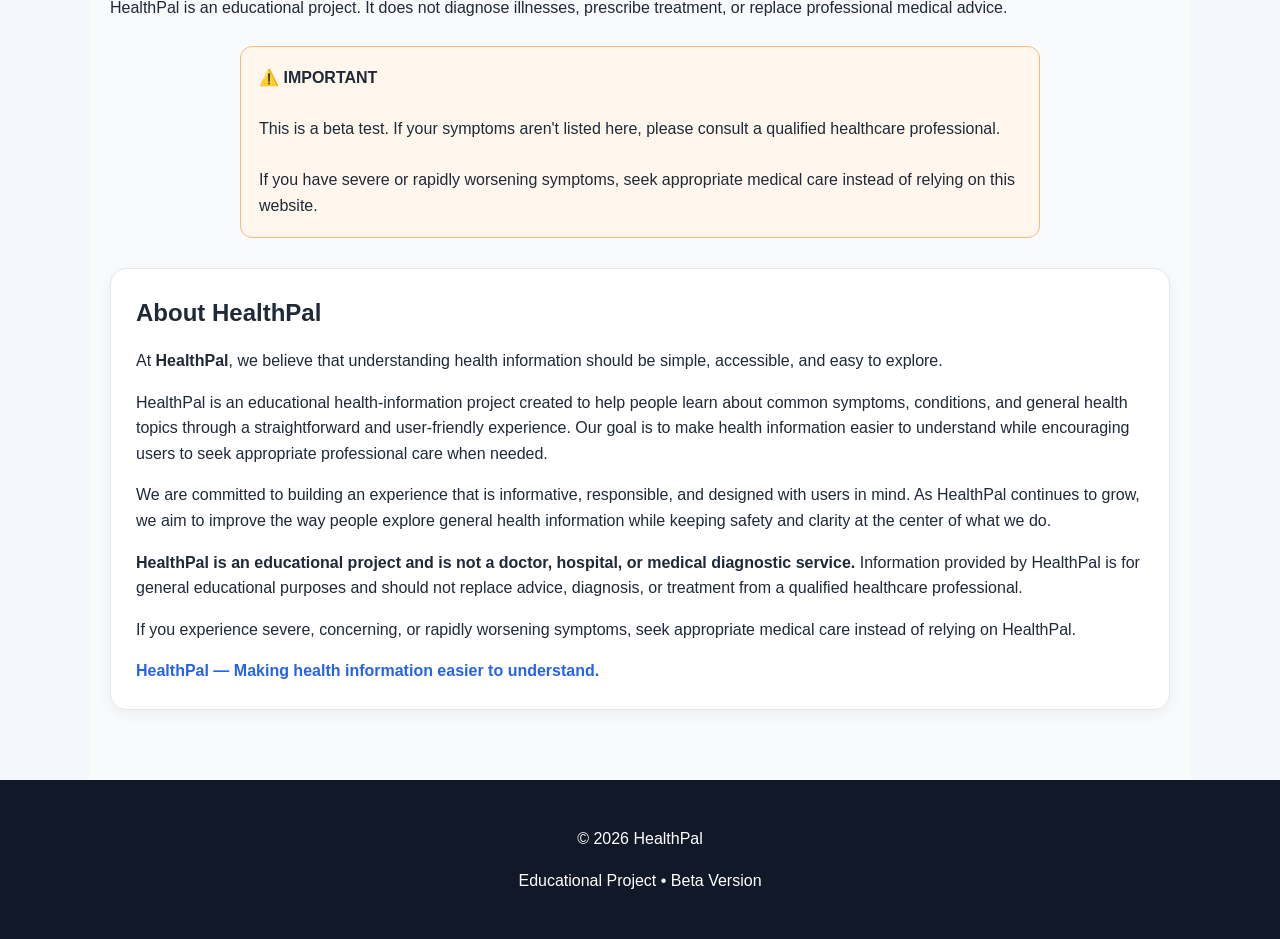
==== commit 6c087418: "Add files via upload" ====
--- a/index.html
+++ b/index.html
@@ -5,7 +5,7 @@
     <meta charset="UTF-8">
     <meta name="viewport" content="width=device-width, initial-scale=1.0">
 
-    <title>Health Helper</title>
+    <title>HealthPal</title>
 
     <link rel="stylesheet" href="style.css">
 </head>
@@ -16,7 +16,7 @@
 
         <nav class="navbar">
 
-            <h2 class="logo">Health Helper 🩺</h2>
+            <h2 class="logo">HealthPal 🩺</h2>
 
             <div class="nav-links">
                 <a href="#home">Home</a>
@@ -51,7 +51,7 @@
 
             </div>
 
-            <h1>Welcome to Health Helper 🩺</h1>
+            <h1>Welcome to HealthPal 🩺</h1>
 
             <p>
                 Learn about health conditions, symptoms,
@@ -169,7 +169,7 @@
                 <h3>Hello! 👋</h3>
 
                 <p>
-                    I'm the creator of Health Helper.
+                    I'm the creator of HealthPal.
                 </p>
 
                 <p>
@@ -179,7 +179,7 @@
                 </p>
 
                 <p>
-                    Health Helper is still a work in progress.
+                    HealthPal is still a work in progress.
                     I'm continuing to improve the website,
                     design, and health-information database.
                 </p>
@@ -202,7 +202,7 @@
             <h2>Important Information</h2>
 
             <p>
-                Health Helper is an educational project.
+                HealthPal is an educational project.
                 It does not diagnose illnesses, prescribe
                 treatment, or replace professional medical advice.
             </p>
@@ -225,6 +225,61 @@
 
             </div>
 
+            <div class="about-message-box">
+
+                <h3>About HealthPal</h3>
+
+                <p>
+                    At <strong>HealthPal</strong>, we believe that
+                    understanding health information should be simple,
+                    accessible, and easy to explore.
+                </p>
+
+                <p>
+                    HealthPal is an educational health-information
+                    project created to help people learn about common
+                    symptoms, conditions, and general health topics
+                    through a straightforward and user-friendly
+                    experience. Our goal is to make health information
+                    easier to understand while encouraging users to seek
+                    appropriate professional care when needed.
+                </p>
+
+                <p>
+                    We are committed to building an experience that is
+                    informative, responsible, and designed with users in
+                    mind. As HealthPal continues to grow, we aim to
+                    improve the way people explore general health
+                    information while keeping safety and clarity at the
+                    center of what we do.
+                </p>
+
+                <p>
+                    <strong>
+                        HealthPal is an educational project and is not a
+                        doctor, hospital, or medical diagnostic service.
+                    </strong>
+                    Information provided by HealthPal is for general
+                    educational purposes and should not replace advice,
+                    diagnosis, or treatment from a qualified healthcare
+                    professional.
+                </p>
+
+                <p>
+                    If you experience severe, concerning, or rapidly
+                    worsening symptoms, seek appropriate medical care
+                    instead of relying on HealthPal.
+                </p>
+
+                <p class="about-message-signoff">
+                    <strong>
+                        HealthPal — Making health information easier to
+                        understand.
+                    </strong>
+                </p>
+
+            </div>
+
         </section>
 
     </main>
@@ -233,7 +288,7 @@
     <footer>
 
         <p>
-            © 2026 Health Helper
+            © 2026 HealthPal
         </p>
 
         <p>
@@ -243,7 +298,7 @@
     </footer>
 
     <div class="floating-credit" aria-hidden="true">
-        Powered By Prince Studios™
+        Powered By Prince Studios
     </div>
 
 
@@ -251,4 +306,4 @@
 
 </body>
 
-</html>
+</html>
--- a/style.css
+++ b/style.css
@@ -430,6 +430,33 @@
     margin-top: 25px;
 }
 
+.about-message-box {
+    margin-top: 25px;
+    background: white;
+    border: 1px solid #e5e7eb;
+    border-radius: 16px;
+    padding: 25px;
+    box-shadow: 0 4px 15px rgba(0, 0, 0, 0.05);
+}
+
+.about-message-box h3 {
+    margin-top: 0;
+    margin-bottom: 16px;
+    font-size: 24px;
+}
+
+.about-message-box p {
+    margin: 0 0 16px;
+}
+
+.about-message-box p:last-child {
+    margin-bottom: 0;
+}
+
+.about-message-signoff {
+    color: #2563eb;
+}
+
 
 /* ================================= */
 /* FOOTER */
@@ -452,7 +479,7 @@
     z-index: 1100;
     padding: 6px 10px;
     border-radius: 999px;
-    background: rgba(17, 24, 39, 0.9);
+    background: rgba(17, 24, 39, 0.75);
     color: white;
     font-size: 12px;
     font-weight: bold;
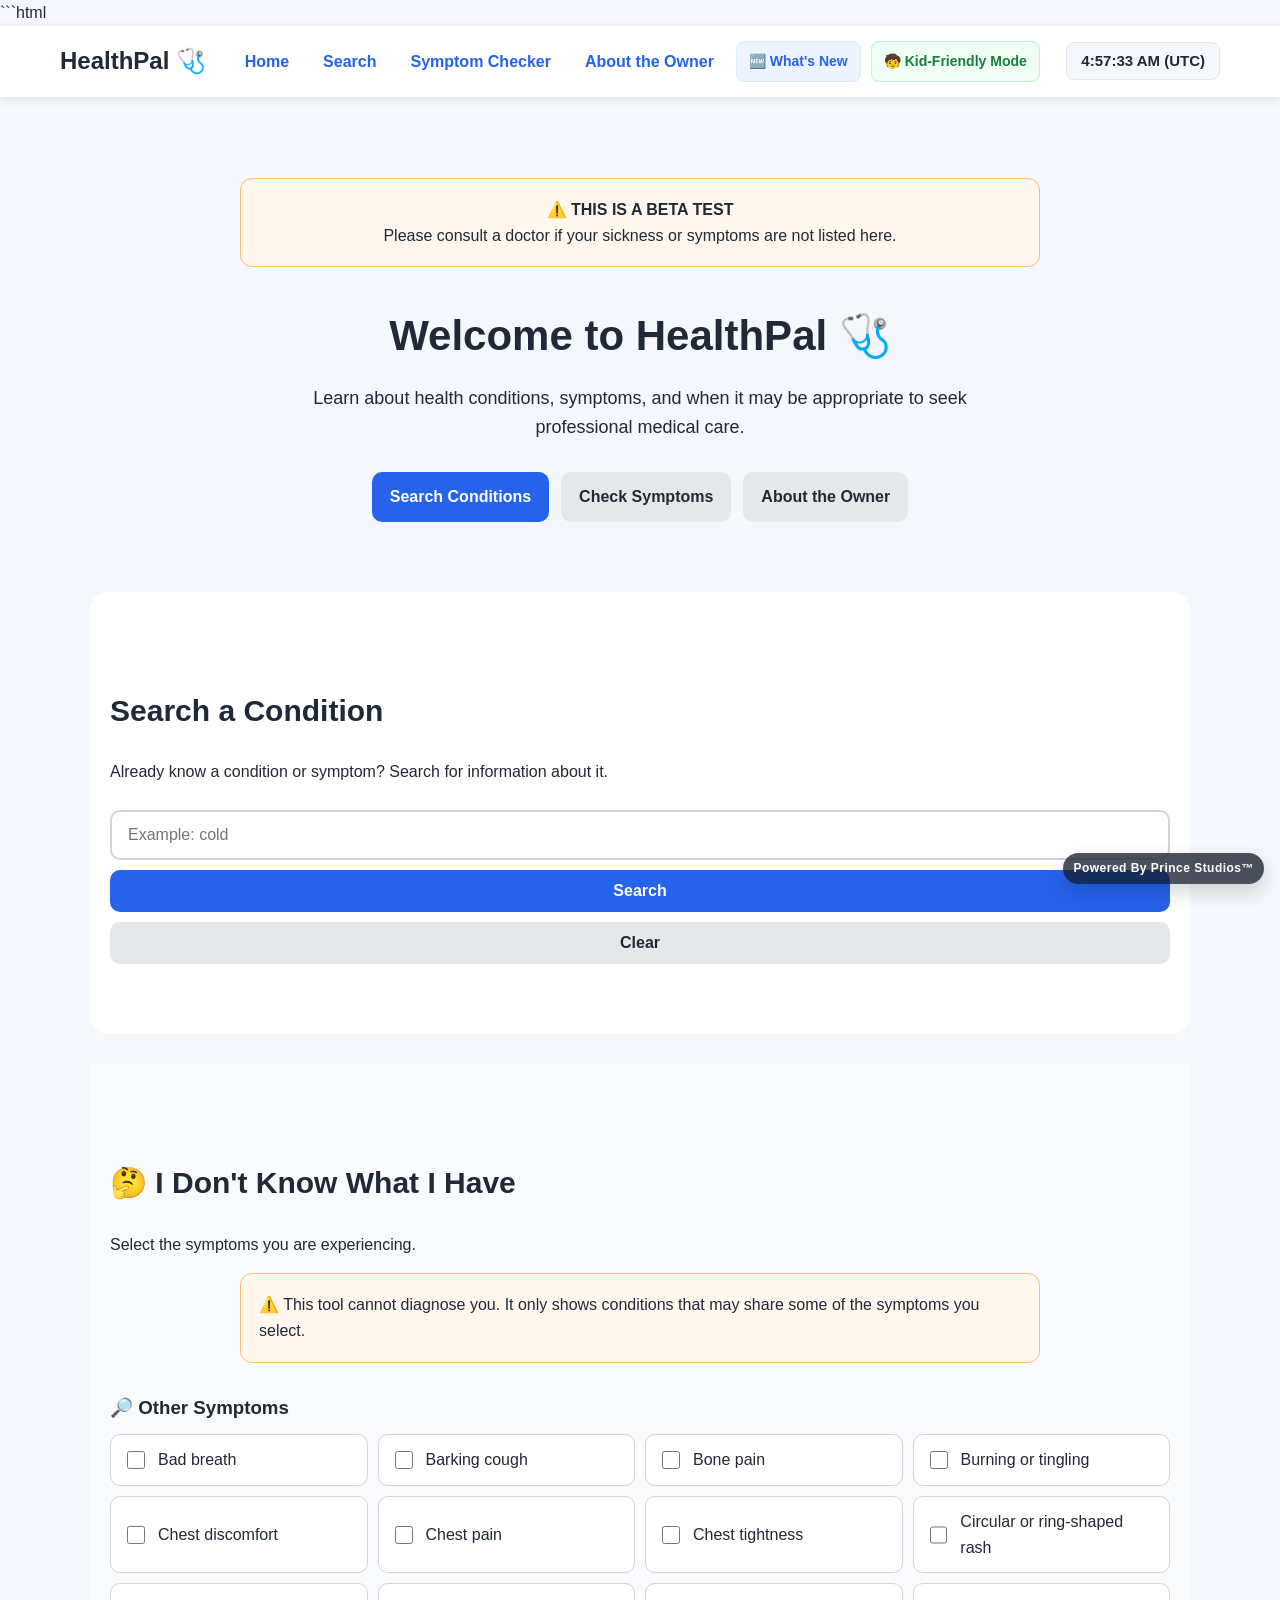
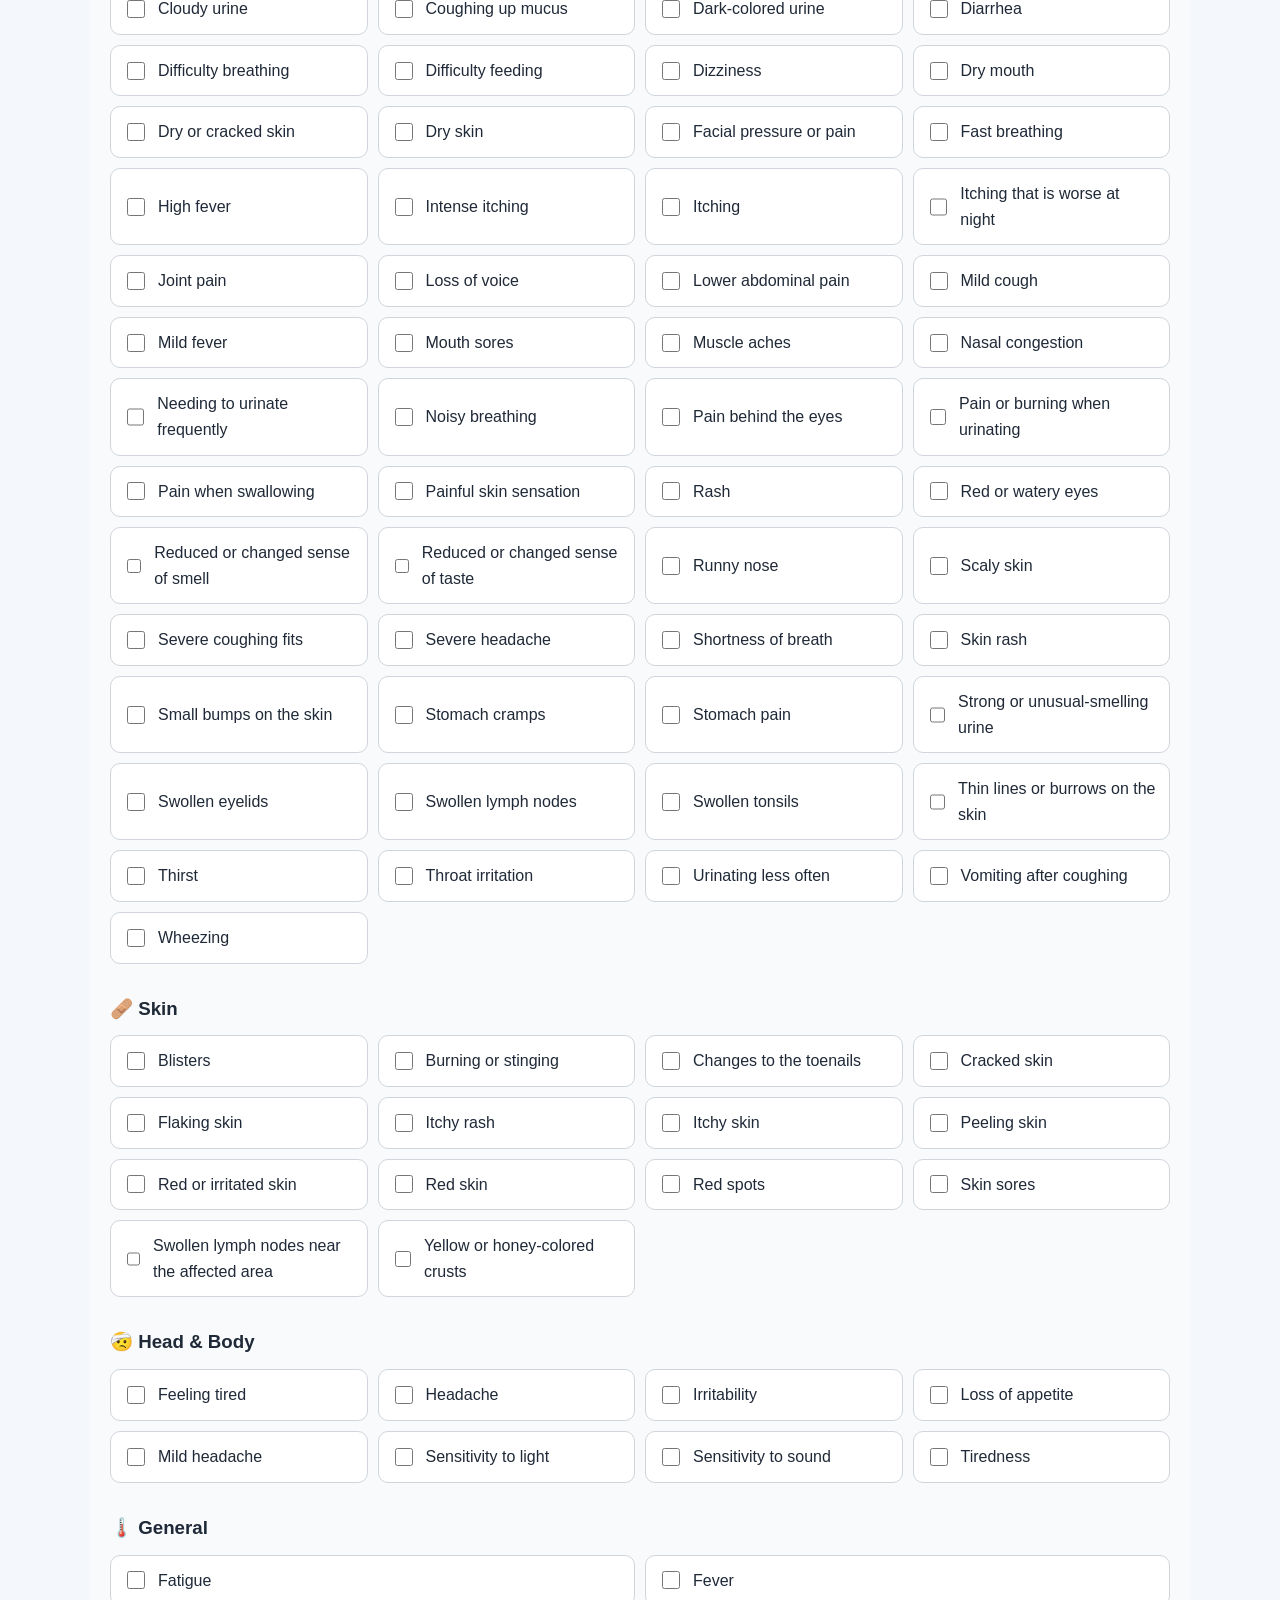
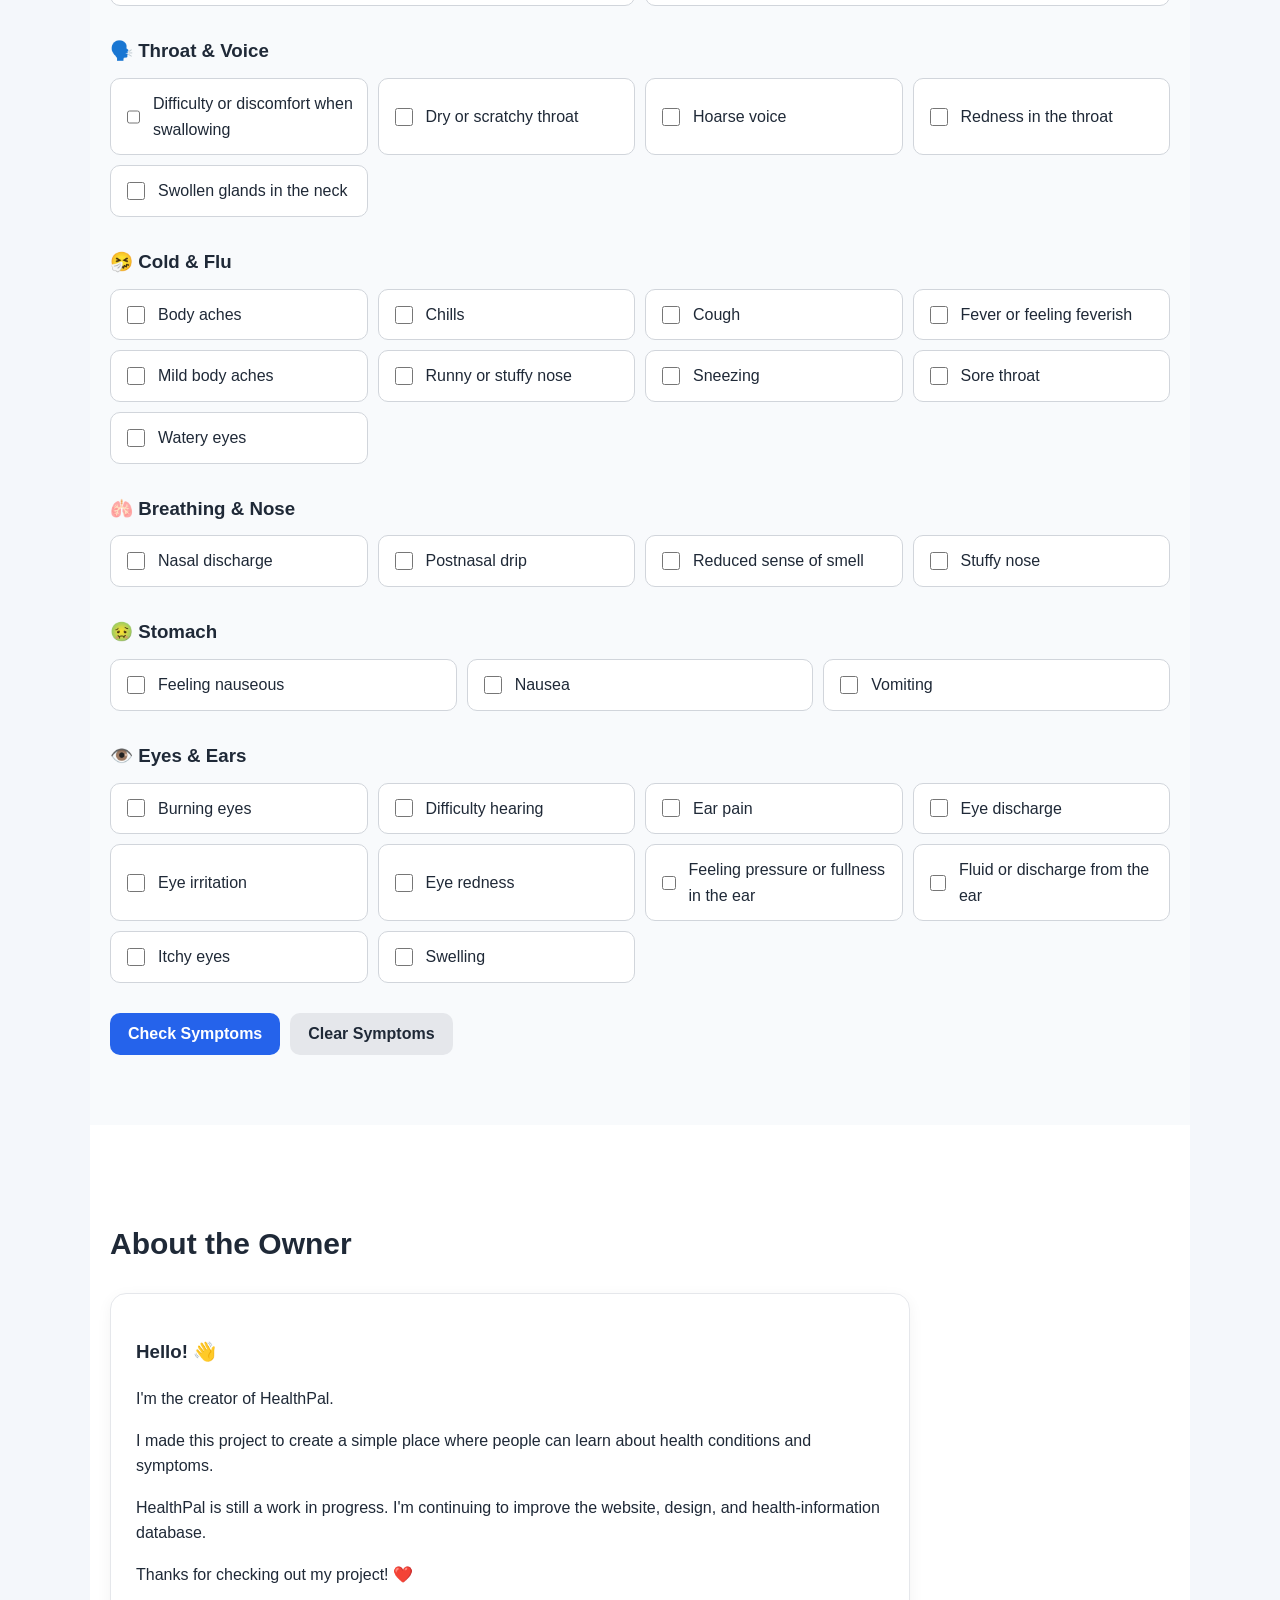
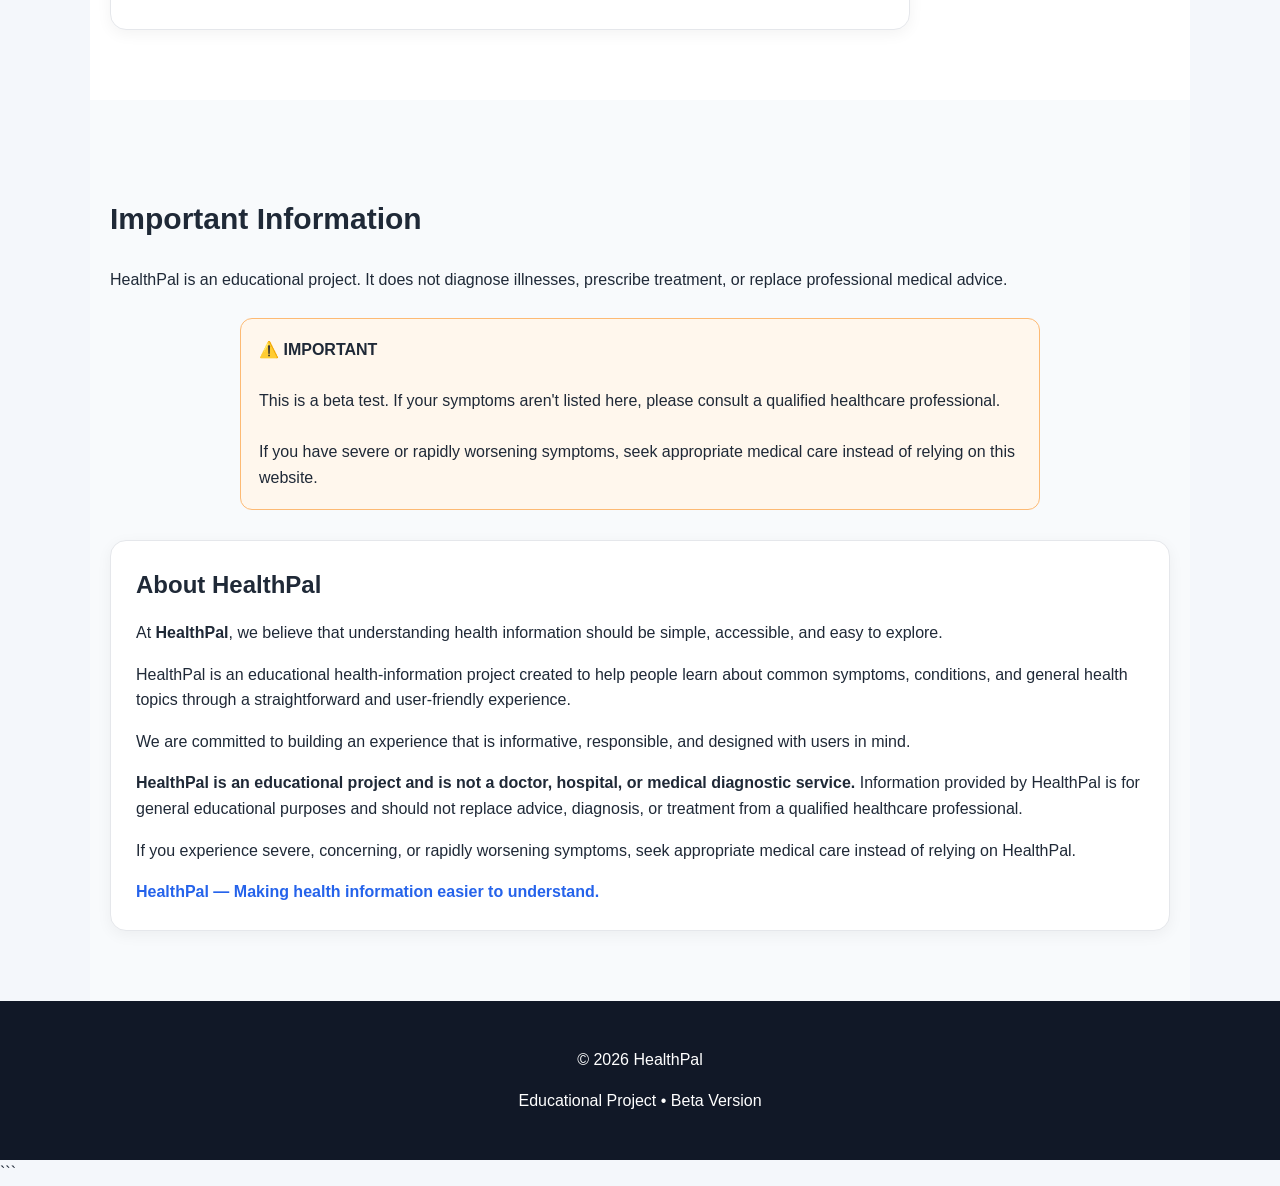
==== commit bb374e34: "Add files via upload" ====
--- a/index.html
+++ b/index.html
@@ -1,3 +1,4 @@
+```html
 <!DOCTYPE html>
 <html lang="en">
 
@@ -23,6 +24,16 @@
                 <a href="#search">Search</a>
                 <a href="#symptoms">Symptom Checker</a>
                 <a href="#about-owner">About the Owner</a>
+
+                <!-- NEW: What's New -->
+                <button id="updatesButton" class="nav-button">
+                    🆕 What's New
+                </button>
+
+                <!-- NEW: Kid-Friendly Mode -->
+                <button id="kidModeButton" class="nav-button kid-mode-button">
+                    🧒 Kid-Friendly Mode
+                </button>
             </div>
 
             <div id="clock" class="nav-clock"></div>
@@ -240,18 +251,13 @@
                     project created to help people learn about common
                     symptoms, conditions, and general health topics
                     through a straightforward and user-friendly
-                    experience. Our goal is to make health information
-                    easier to understand while encouraging users to seek
-                    appropriate professional care when needed.
+                    experience.
                 </p>
 
                 <p>
                     We are committed to building an experience that is
-                    informative, responsible, and designed with users in
-                    mind. As HealthPal continues to grow, we aim to
-                    improve the way people explore general health
-                    information while keeping safety and clarity at the
-                    center of what we do.
+                    informative, responsible, and designed with users
+                    in mind.
                 </p>
 
                 <p>
@@ -285,6 +291,130 @@
     </main>
 
 
+    <!-- ============================= -->
+    <!-- WHAT'S NEW MODAL -->
+    <!-- ============================= -->
+
+    <div
+        id="updatesModal"
+        class="updates-modal"
+        role="dialog"
+        aria-modal="true"
+        aria-labelledby="updatesTitle"
+    >
+
+        <div class="updates-content">
+
+            <button
+                id="closeUpdates"
+                class="close-updates"
+                aria-label="Close What's New"
+            >
+                &times;
+            </button>
+
+            <h2 id="updatesTitle">🆕 What's New</h2>
+
+            <div class="update-version">
+
+                <h3>HealthPal v1.2</h3>
+
+                <h4>🧒 Kid-Friendly Mode</h4>
+
+                <p>
+                    HealthPal now includes a Kid-Friendly Mode
+                    with simpler explanations and easier-to-understand
+                    health information.
+                </p>
+
+                <h4>🔎 Improved Search</h4>
+
+                <p>
+                    We've improved the search experience to make
+                    finding health topics easier.
+                </p>
+
+                <h4>🩺 More Health Topics</h4>
+
+                <p>
+                    We've added additional health conditions and
+                    educational information.
+                </p>
+
+                <h4>⚠️ Safety Improvements</h4>
+
+                <p>
+                    Safety guidance has been made easier to notice.
+                    HealthPal provides general educational information
+                    and is not a replacement for professional medical care.
+                </p>
+
+            </div>
+
+            <hr>
+
+            <div class="previous-updates">
+
+                <h3>Previous Updates</h3>
+
+                <p>
+                    <strong>v1.1</strong> — Added new health topics,
+                    the About HealthPal section, and other improvements.
+                </p>
+
+                <p>
+                    <strong>v1.0</strong> — Initial HealthPal release.
+                </p>
+
+            </div>
+
+            <p class="update-footer">
+
+                Thanks for using HealthPal! ❤️
+
+                <br><br>
+
+                <strong>— Prince Studios™</strong>
+
+            </p>
+
+        </div>
+
+    </div>
+
+
+    <!-- ============================= -->
+    <!-- KID-FRIENDLY INFORMATION -->
+    <!-- ============================= -->
+
+    <section
+        id="kidFriendlyInfo"
+        class="kid-friendly-info"
+        hidden
+    >
+
+        <h2>🧒 Kid-Friendly Mode</h2>
+
+        <p>
+            Welcome to Kid-Friendly Mode!
+        </p>
+
+        <p>
+            HealthPal will use simpler explanations to help
+            make health information easier to understand.
+        </p>
+
+        <div class="kid-safety-box">
+
+            ⚠️ If you're worried about how you feel,
+            tell a parent, guardian, school nurse, doctor,
+            or another trusted adult.
+
+        </div>
+
+    </section>
+
+
     <footer>
 
         <p>
@@ -297,8 +427,12 @@
 
     </footer>
 
-    <div class="floating-credit" aria-hidden="true">
-        Powered By Prince Studios
+
+    <div
+        class="floating-credit"
+        aria-hidden="true"
+    >
+        Powered By Prince Studios™
     </div>
 
 
@@ -306,4 +440,5 @@
 
 </body>
 
-</html>+</html>
+```
--- a/style.css
+++ b/style.css
@@ -1,3 +1,4 @@
+
 /* ================================= */
 /* GENERAL */
 /* ================================= */
@@ -36,7 +37,6 @@
     max-width: 1200px;
     margin: auto;
     padding: 15px 20px;
-
     display: flex;
     align-items: center;
     justify-content: space-between;
@@ -72,7 +72,6 @@
     font-weight: bold;
     padding: 8px 12px;
     border-radius: 8px;
-
     transition:
         background 0.2s ease,
         transform 0.2s ease;
@@ -81,6 +80,42 @@
 .nav-links a:hover {
     background: #eef4ff;
     transform: translateY(-1px);
+}
+
+
+/* ================================= */
+/* NEW NAVIGATION BUTTONS */
+/* ================================= */
+
+.nav-button {
+    background: #eef4ff;
+    color: #2563eb;
+    border: 1px solid #dbeafe;
+    padding: 8px 12px;
+    border-radius: 8px;
+    font-size: 14px;
+    font-weight: bold;
+    cursor: pointer;
+    transition:
+        background 0.2s ease,
+        transform 0.2s ease,
+        box-shadow 0.2s ease;
+}
+
+.nav-button:hover {
+    background: #dbeafe;
+    transform: translateY(-1px);
+    box-shadow: 0 3px 8px rgba(0, 0, 0, 0.08);
+}
+
+.kid-mode-button {
+    background: #f0fdf4;
+    color: #15803d;
+    border-color: #bbf7d0;
+}
+
+.kid-mode-button:hover {
+    background: #dcfce7;
 }
 
 
@@ -150,7 +185,6 @@
     font-weight: bold;
     border-radius: 10px;
     padding: 12px 18px;
-
     transition:
         transform 0.2s ease,
         box-shadow 0.2s ease,
@@ -208,25 +242,19 @@
 
 .search-box {
     width: 100%;
-
     display: flex;
     flex-direction: column;
-
     gap: 10px;
     margin-top: 25px;
 }
 
-#conditionInput  {
+#conditionInput {
     width: 100%;
-
     padding: 14px 16px;
-
     border: 2px solid #d1d5db;
     border-radius: 10px;
-
     font-size: 16px;
     outline: none;
-
     transition:
         border-color 0.2s ease,
         box-shadow 0.2s ease;
@@ -263,20 +291,13 @@
 .result-card,
 .symptom-result-card,
 .owner-card {
-
     background: white;
-
     border: 1px solid #e5e7eb;
-
     border-radius: 16px;
-
     padding: 25px;
-
     margin-top: 20px;
-
     box-shadow:
         0 4px 15px rgba(0, 0, 0, 0.05);
-
     animation:
         resultAppear 0.45s ease both;
 }
@@ -305,7 +326,6 @@
 /* ================================= */
 
 @keyframes resultAppear {
-
     from {
         opacity: 0;
         transform: translateY(18px);
@@ -315,7 +335,6 @@
         opacity: 1;
         transform: translateY(0);
     }
-
 }
 
 
@@ -341,34 +360,23 @@
 
 .symptom-category-grid {
     display: grid;
-
     grid-template-columns:
         repeat(
             auto-fit,
             minmax(220px, 1fr)
         );
-
     gap: 10px;
 }
 
 .symptom-option {
-
     display: flex;
-
     align-items: center;
-
     gap: 10px;
-
     background: white;
-
     border: 1px solid #d1d5db;
-
     padding: 12px;
-
     border-radius: 10px;
-
     cursor: pointer;
-
     transition:
         background 0.2s ease,
         transform 0.2s ease,
@@ -387,11 +395,8 @@
 
 .symptom-buttons {
     display: flex;
-
     gap: 10px;
-
     flex-wrap: wrap;
-
     margin-top: 25px;
 }
 
@@ -459,16 +464,156 @@
 
 
 /* ================================= */
+/* WHAT'S NEW MODAL */
+/* ================================= */
+
+.updates-modal {
+    display: none;
+    position: fixed;
+    inset: 0;
+    z-index: 5000;
+    background: rgba(17, 24, 39, 0.6);
+    padding: 20px;
+    overflow-y: auto;
+}
+
+.updates-modal.active {
+    display: flex;
+    align-items: center;
+    justify-content: center;
+}
+
+.updates-content {
+    position: relative;
+    width: 100%;
+    max-width: 650px;
+    max-height: 90vh;
+    overflow-y: auto;
+    background: white;
+    border-radius: 18px;
+    padding: 30px;
+    box-shadow: 0 20px 50px rgba(0, 0, 0, 0.25);
+    animation: resultAppear 0.25s ease both;
+}
+
+.updates-content h2 {
+    margin-top: 0;
+    font-size: 30px;
+}
+
+.update-version {
+    margin-top: 20px;
+}
+
+.update-version h3 {
+    color: #2563eb;
+    margin-bottom: 20px;
+}
+
+.update-version h4 {
+    margin-top: 20px;
+    margin-bottom: 6px;
+}
+
+.update-version p,
+.previous-updates p {
+    margin-top: 0;
+}
+
+.previous-updates {
+    margin-top: 20px;
+}
+
+.previous-updates h3 {
+    margin-bottom: 12px;
+}
+
+.close-updates {
+    position: absolute;
+    top: 10px;
+    right: 14px;
+    width: 42px;
+    height: 42px;
+    padding: 0;
+    border-radius: 50%;
+    background: #f3f4f6;
+    color: #1f2937;
+    font-size: 28px;
+    line-height: 1;
+}
+
+.close-updates:hover {
+    background: #e5e7eb;
+}
+
+.update-footer {
+    text-align: center;
+    margin-top: 25px;
+}
+
+
+/* ================================= */
+/* KID-FRIENDLY MODE */
+/* ================================= */
+
+.kid-friendly-info {
+    max-width: 1100px;
+    margin: 30px auto;
+    padding: 30px 20px;
+    background: #f0fdf4;
+    border: 1px solid #bbf7d0;
+    border-radius: 18px;
+}
+
+.kid-friendly-info[hidden] {
+    display: none;
+}
+
+.kid-friendly-info h2 {
+    margin-top: 0;
+    color: #166534;
+}
+
+.kid-friendly-info p {
+    max-width: 800px;
+}
+
+.kid-safety-box {
+    max-width: 800px;
+    margin-top: 20px;
+    padding: 16px;
+    background: #fff7ed;
+    border: 1px solid #fdba74;
+    border-radius: 12px;
+    font-weight: bold;
+}
+
+
+/* ================================= */
+/* KID MODE BODY */
+/* ================================= */
+
+body.kid-mode {
+    background: #f0fdf4;
+}
+
+body.kid-mode .hero,
+body.kid-mode .search-section,
+body.kid-mode .symptom-section,
+body.kid-mode .owner-section,
+body.kid-mode .about {
+    transition: background 0.2s ease;
+}
+
+
+/* ================================= */
 /* FOOTER */
 /* ================================= */
 
 footer {
     text-align: center;
-
     background: #111827;
-
     color: white;
-
     padding: 30px 20px;
 }
 
@@ -503,6 +648,11 @@
         width: 100%;
     }
 
+    .nav-button {
+        width: 100%;
+        max-width: 280px;
+    }
+
     .hero h1 {
         font-size: 32px;
     }
@@ -527,6 +677,30 @@
         font-size: 11px;
     }
 
+    .updates-modal {
+        padding: 12px;
+    }
+
+    .updates-content {
+        max-height: 92vh;
+        padding: 24px 20px;
+        border-radius: 15px;
+    }
+
+    .updates-content h2 {
+        font-size: 26px;
+        padding-right: 35px;
+    }
+
+    .close-updates {
+        top: 8px;
+        right: 8px;
+    }
+
+    .kid-friendly-info {
+        margin: 20px 12px;
+        padding: 25px 18px;
+    }
 }
 
 
@@ -547,5 +721,4 @@
         animation-iteration-count: 1 !important;
         transition-duration: 0.01ms !important;
     }
-
-}+}
